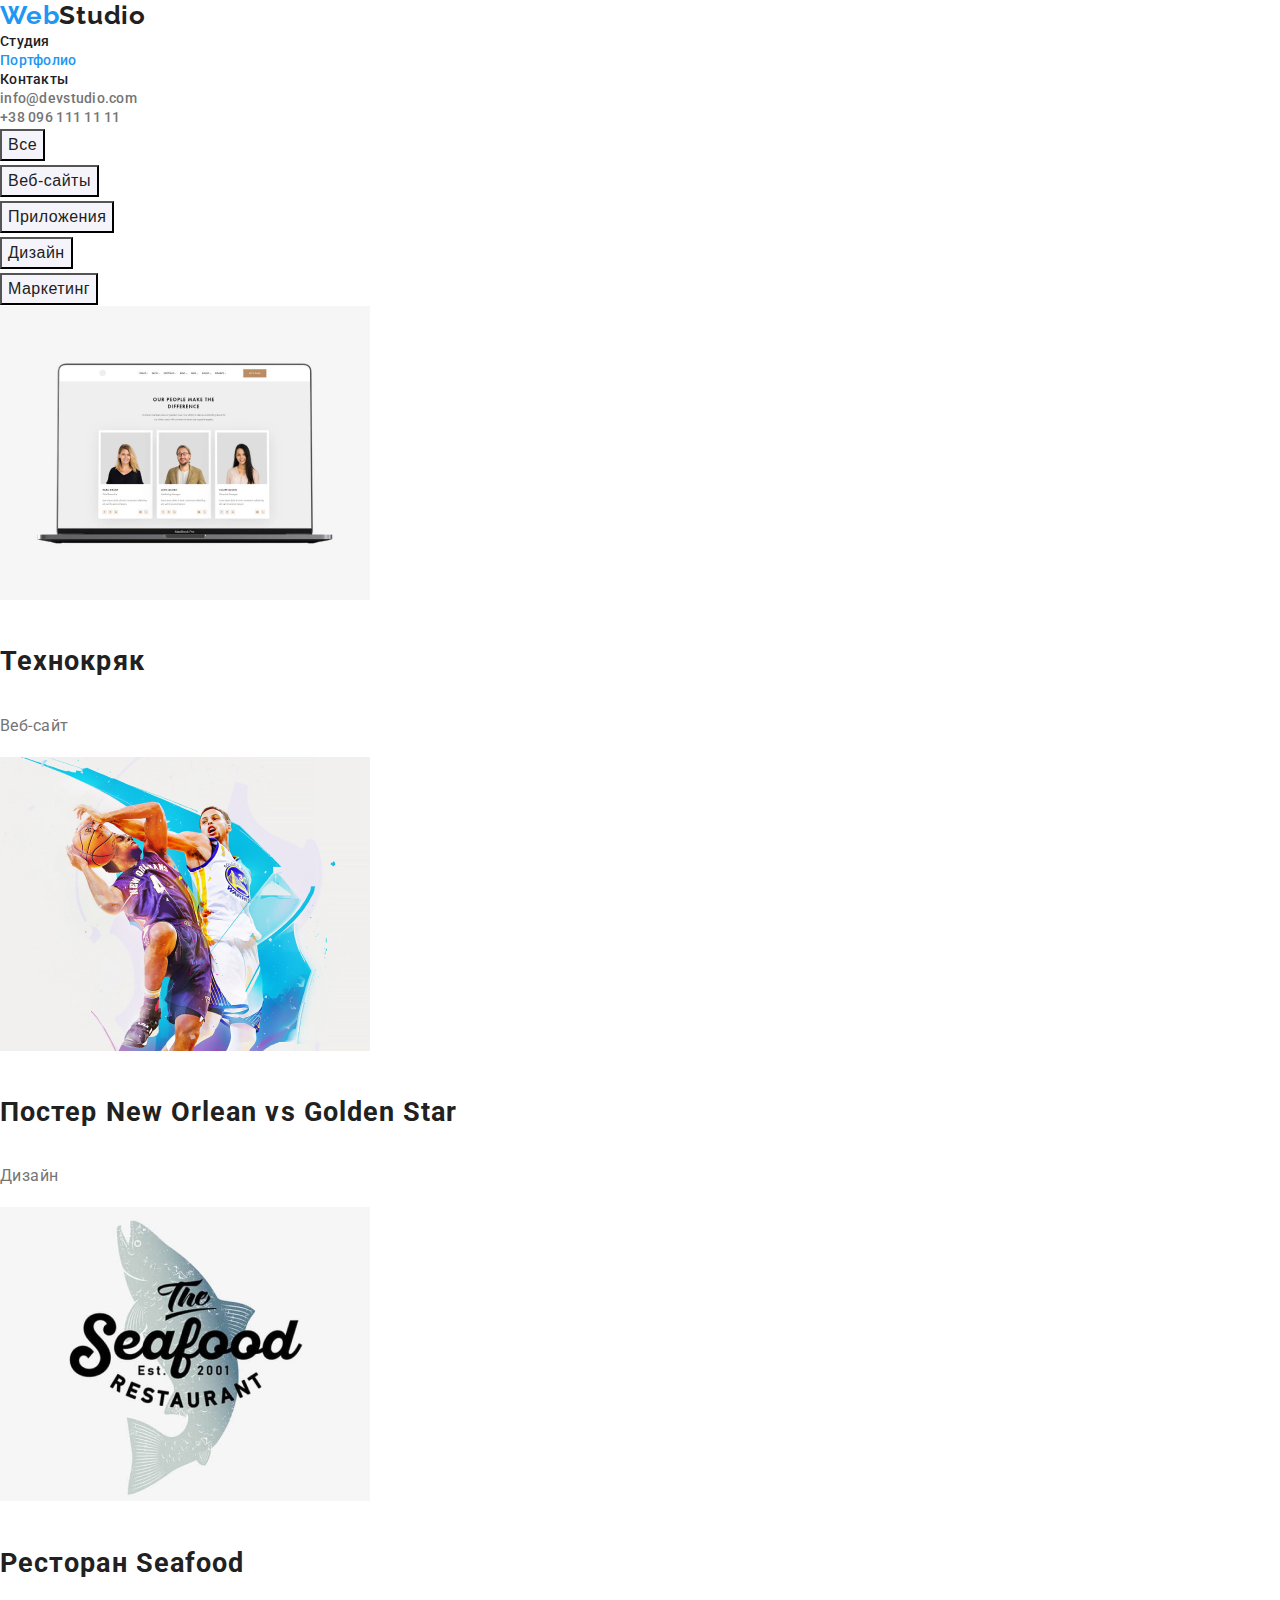
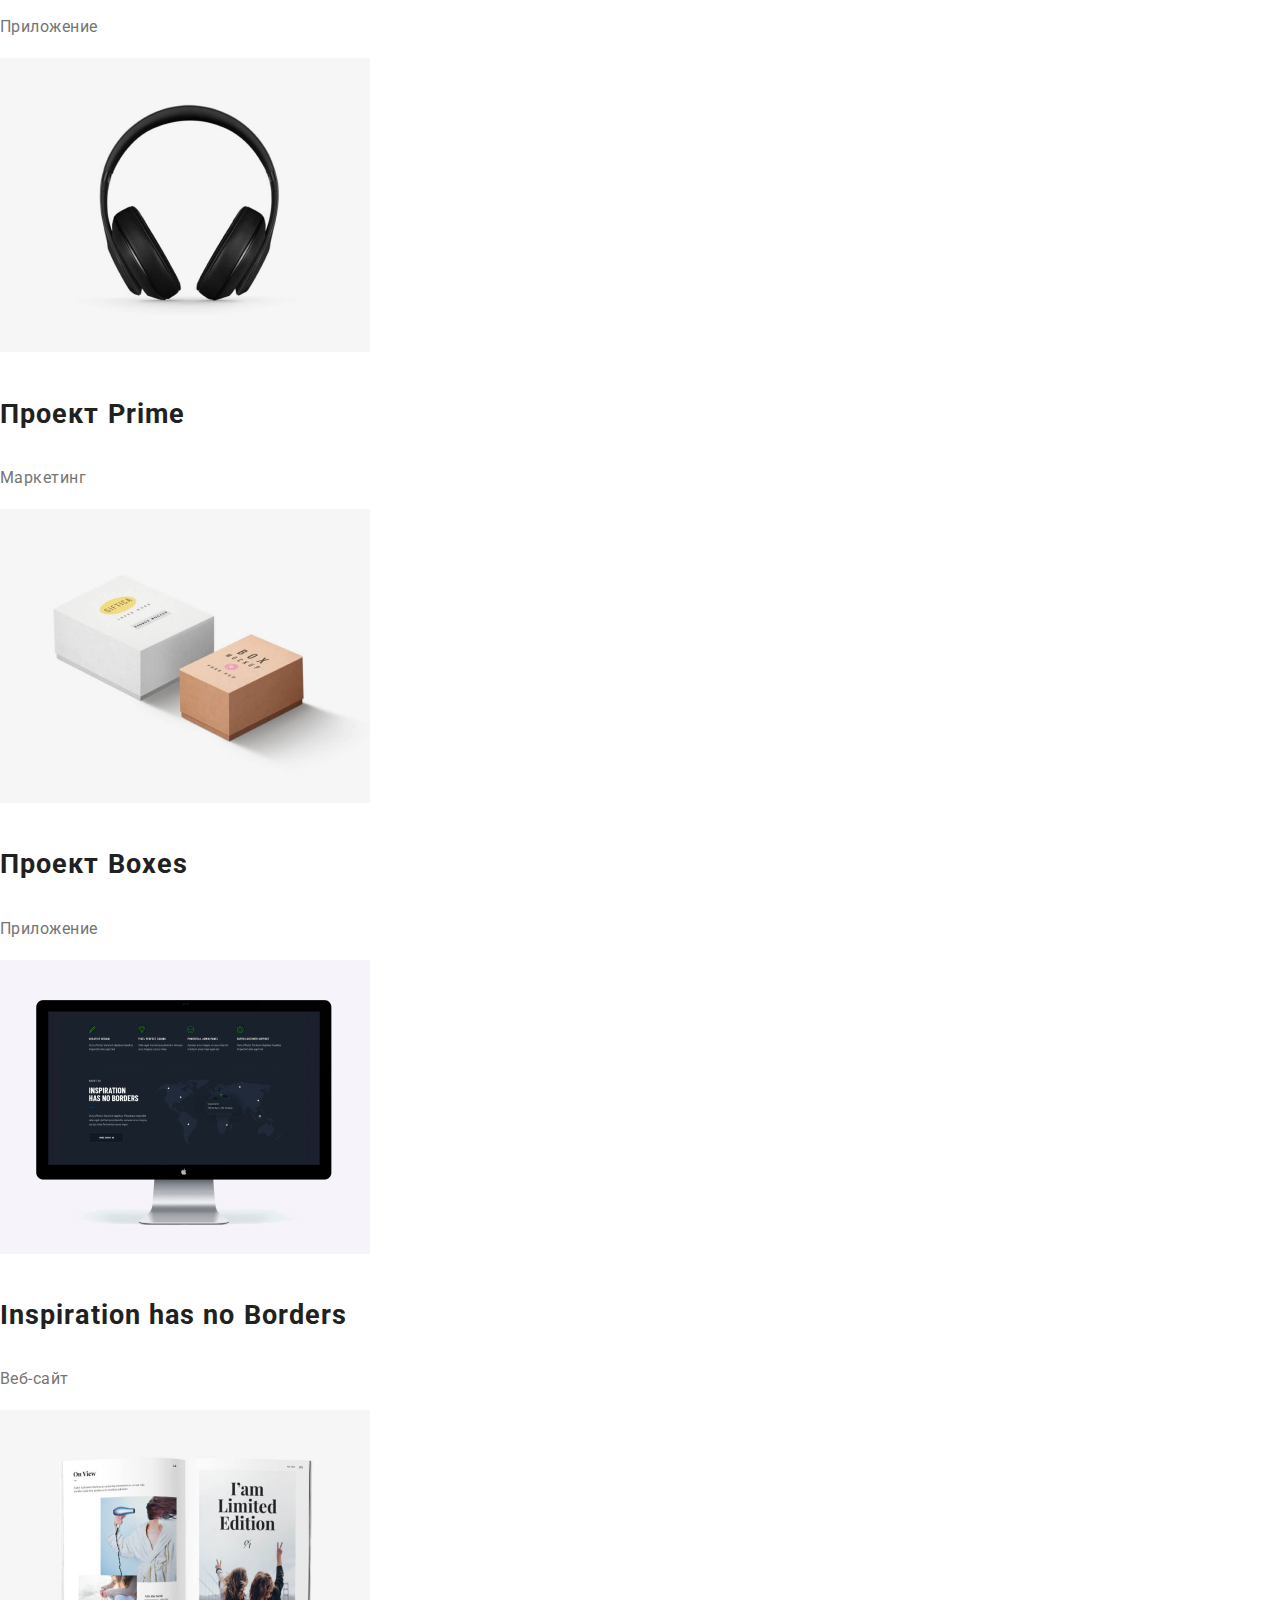
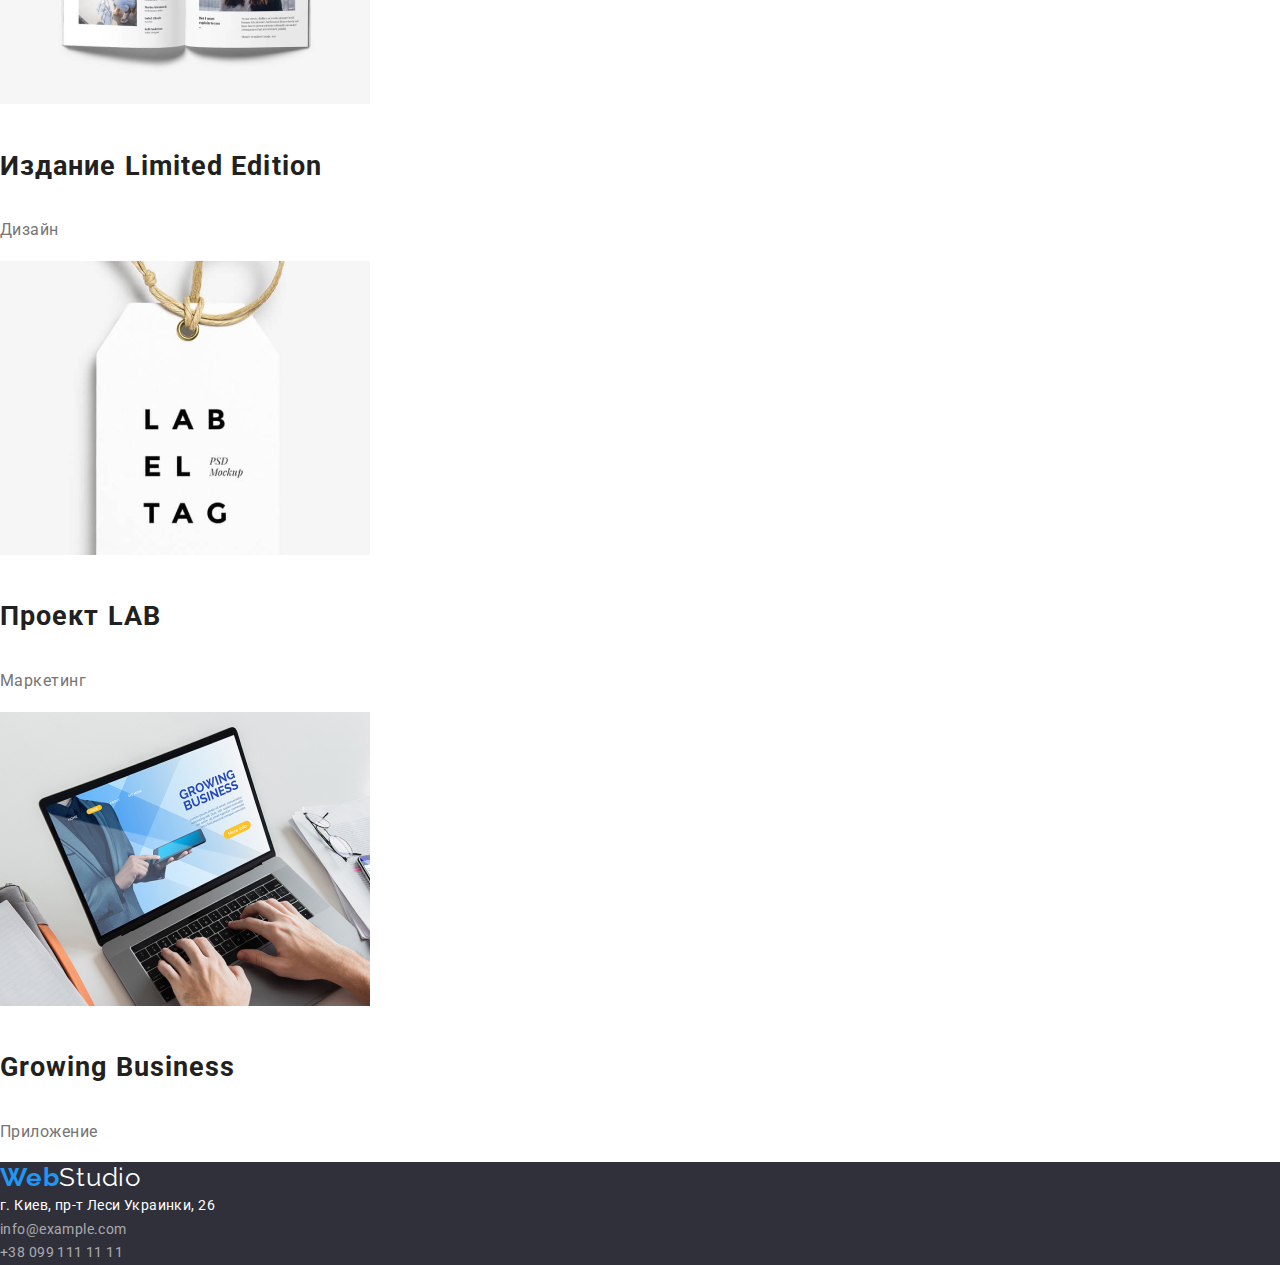
==== portfolio.html @ 2e73d905 "3lesson" ====
<!DOCTYPE html>
<html lang="ru">

<head>
    <meta charset="UTF-8">
    <meta name="viewport" content="width=device-width, initial-scale=1.0">
    <title>goit-markup-hw-02</title>
    <link rel="preconnect" href="https://fonts.gstatic.com">
    <link href="https://fonts.googleapis.com/css2?family=Raleway:wght@700&family=Roboto:wght@400;500;700;900&display=swap" rel="stylesheet">
    <link rel="stylesheet" href="https://cdnjs.cloudflare.com/ajax/libs/modern-normalize/1.0.0/modern-normalize.min.css"
        integrity="sha512-ISS7cAi1PEhQ8jnbJpJZMd29NlhNj4AWYyLOSp2CE/CsHxTCu+r+t0D2yoJudVrd0/8fTVPUVDzY5Tvli75u/g=="
        crossorigin="anonymous" />
    <link rel="stylesheet" href="./css/style.css">
</head>

<body class="body">
    <header class="header">
        <nav>
            <a class="logo-link" href="./index.html"><span class="logo">Web</span><span class="logo-black">Studio</span></a>
            
            <ul class="site-nav list">
                <li><a href="./index.html" class="link">Студия</a></li>
                <li><a href="./portfolio.html" class="link current">Портфолио</a></li>
                <li><a href="" class="link">Контакты</a></li>
            </ul>
            
        </nav>
        <ul class="site-nav-mail"> 
            <li><a class="contact-link" href="mailto:info@devstudio.com">info@devstudio.com</a></li>
            <li><a class="contact-link" href="tel:+380991111111">+38 096 111 11 11</a></li>
        </ul>
        
    </header>
    <main>
        <section class="portfolio">
            <h1 hidden>Портфолио</h1>
            <ul>
                <li><button type="button" class="button-portfolio">Все</button></li>
                <li><button type="button" class="button-portfolio">Веб-сайты</button></li>
                <li><button type="button" class="button-portfolio">Приложения</button></li>
                <li><button type="button" class="button-portfolio">Дизайн</button></li>
                <li><button type="button" class="button-portfolio">Маркетинг</button></li>
            </ul>
            
                <ul>
                    <li>
                        <img src="./pagePortfolio/Tehnoktyak.jpg" alt="Техноряк" width=370 height=294>
                        <h2 class="title-portfolio">Технокряк</h2>
                        <p class="text">Веб-сайт</p>
                    </li>
                    <li>
                        <img src="./pagePortfolio/NewOrlean.jpg" alt="Постер New Orlean vs Golden Star" width=370 height=294>
                        <h2 class="title-portfolio">Постер New Orlean vs Golden Star</h2>
                        <p class="text">Дизайн</p>
                    </li>
                    <li>
                        <img src="./pagePortfolio/RestoranSeafood.jpg" alt="Ресторан Seafood" width=370 height=294>
                        <h2 class="title-portfolio">Ресторан Seafood</h2>
                        <p class="text">Приложение</p>
                    </li>
                    <li>
                        <img src="./pagePortfolio/ProjectPrime.jpg" alt="Проект Prime" width=370 height=294>
                        <h2 class="title-portfolio">Проект Prime</h2>
                        <p class="text">Маркетинг</p>
                    </li>
                    <li>
                        <img src="./pagePortfolio/ProjektBoxes.jpg" alt="Проект Boxes" width=370 height=294>
                        <h2 class="title-portfolio">Проект Boxes</h2>
                        <p class="text">Приложение</p>
                    </li>
                    <li>
                        <img src="./pagePortfolio/InstuctionBorders.jpg" alt="Inspiration has no Borders" width=370 height=294>
                        <h2 class="title-portfolio">Inspiration has no Borders</h2>
                        <p class="text">Веб-сайт</p>
                    </li>
                    <li>
                        <img src="./pagePortfolio/LimitesEdition.jpg" alt="Издание Limited Edition" width=370 height=294>
                        <h2 class="title-portfolio">Издание Limited Edition</h2>
                        <p class="text">Дизайн</p>
                    </li>
                    <li>
                        <img src="./pagePortfolio/ProjectLab.jpg" alt="Проект LAB" width=370 height=294>
                        <h2 class="title-portfolio">Проект LAB</h2>
                        <p class="text">Маркетинг</p>
                    </li>
                    <li>
                        <img src="./pagePortfolio/GrowingBusiness.jpg" alt="Growing Business" width=370 height=294>
                        <h2 class="title-portfolio">Growing Business</h2>
                        <p class="text">Приложение</p>
                    </li>
                </ul>
        </section>

    </main>
  <footer class="footer">
        <a class="logo-link" href="./index.html"><span class="logo">Web</span><span class="logo-footer">Studio</span></a> 
        

        <address>
            <ul>
                <li><a href="https://goo.gl/maps/XajfWDtzmyo4P4pL7" target="blanck" rel="noopener nooreferrer" class="footer-addres">г. Киев, пр-т Леси Украинки, 26</a></li>
                <li><a href="mailto:info@example.com" class="footer-info">info@example.com</a></li>
                <li><a href="tel:+380991111111" class="footer-info">+38 099 111 11 11</a></li>
            </ul>
            
            
        </address>
        <!-- <ul>
            <li><a href="" aria-label="Instagram">Instagram</a></li>
            <li><a href="" aria-label="Facebook">Facebook</a>/li>
            <li><a href="" aria-label="что то еще"></a></li>
        </ul> -->
        

    </footer>



</body>
</html>
---- css/style.css ----
/*цвет основного текста #212121, 100 % */

/* вторичный цвет #757575, 100 % */

/*акцент #2196F3 */
/* белый цвет #FFFFFF */
/* фон для сотрудников #F5F4FA */
/* фон для первой части и для подвала #2F303A */
 
:root {
    --primary-text-color: #212121;
    --title-text-color: #757575;
    --accent-color: #2196F3;
    --white-color: #ffffff;
    --back-color: #2f303a;
    --backgroundcolor-team: #f5f4fa;
    --color-info: rgba(255, 255, 255, 0.6)
}

body {
    
    color: var(--praimary-text-color);
    background-color: var(--white-color);
    font-family: 'Roboto', sans-serif;
    letter-spacing: 0.03em;
    margin: 0;
    padding: 0;
}

ul {
    list-style: none;
    margin: 0;
    padding: 0;
}
a {
    text-decoration: none;
    margin: 0;
    padding: 0;
}
.link{
    text-decoration: none;
}

.hero {
    background-color: var(--back-color);
}
/* logo link */
.logo-link {
    font-family: 'Raleway', sans-serif;
    font-style: normal;
    font-weight: 700;
    font-size: 26px;
    line-height: 1.19;
    letter-spacing: 0.03em;
    color: var(--accent-color);
}
.logo{
    
    color: var(--accent-color);
}
.logo-black{
    
    color: var(--primary-text-color);
}

/* site-nav */
.site-nav .link{
    font-weight: 500;
    font-size: 14px;
    line-height: 1.14;
    letter-spacing: 0.02em;
    color: var(--primary-text-color);
    
} 

.site-nav .link:hover,
.site-nav .link:focus {
    color: var(--accent-color);
}
 .site-nav .link.current{
    color: var(--accent-color);
}
/* site-nav mail */

.contact-link {
    font-weight: 500;
    font-size: 14px;
    line-height: 1.14;
    letter-spacing: 0.02em;
    color: var(--title-text-color);
}

.site-nav-mail .contact-link:hover,
.site-nav-mail .contact-link:focus {
    color: var(--accent-color);
}
/* section hero title */
.hero-title{
    color: var(--white-color);
    background-color: var(--back-color);
    font-weight: 900;
    font-size: 44px;
    line-height: 1.36;
    letter-spacing: 0.06em;
    text-align: center;
    text-transform: uppercase;
}

/* button */
.hero-button {
    font-weight: 700;
    font-size: 16px;
    line-height: 1.87;
    display: flex;
    align-items: center;
    text-align: center;
    letter-spacing: 0.06em;
    cursor: pointer;
    margin: 0 auto;
    color: var(--white-color);
    background-color: var(--accent-color);
}
/* section feature */
.feature-list .title{
    color: var(--primary-text-color);
}
.text{
    font-weight: 400;
    font-size: 14px;
    line-height: 1.71;
    letter-spacing: 0.03em;
    color: var(--title-text-color);
}
.title {
    font-weight: 700;
    font-size: 14px;
    line-height: 1.14;
    letter-spacing: 0.03em;
    text-transform: uppercase;
    color: var(--primary-text-color);
}
/* work-title */
.work-title{
    font-weight: 700;
    font-size: 36px;
    line-height: 1.16;
    text-align: center;
    letter-spacing: 0.03em;
    color: var(--primary-text-color);
}
.work-team{
    background-color: var(--backgroundcolor-team);
}
.name-team{
    font-weight: 500;
    font-size: 16px;
    line-height: 1.18;
    text-align: center;
    letter-spacing: 0.03em;
    color: var(--primary-text-color);
}
.team-profession{
    font-weight: 400;
    font-size: 16px;
    line-height: 1.18;
    text-align: center;
    letter-spacing: 0.03em;
    color: var(--title-text-color);
}
/* about team */
 .team{
    color: var(--primary-text-color);
    background-color: var(--backgroundcolor-team);
} 

/* footer */
.footer{
    background-color: var(--back-color);
}
.logo-footer{
    
    font-family: "Raleway", sans-serif;
    font-weight: 400;
    font-size: 26px;
    line-height: 1.2;
    letter-spacing: 0.03em;
    color: var(--white-color);
}
.footer-addres {
    
    font-style: normal;
    font-weight: 400;
    font-size: 14px;
    line-height: 1.71;
    letter-spacing: 0.03em;
    color: var(--white-color);
}
.footer-info{
    
    font-style: normal;
    font-weight: 400;
    font-size: 14px;
    line-height: 1.71;
    letter-spacing: 0.03em;
    color: var(--color-info);
}

/* page portfolio */
.portfolio {
    font-weight: 700;
    font-size: 18px;
    line-height: 2;
    letter-spacing: 0.06em;
    color: var(--primary-text-color);
}
.portfolio .text {
    font-weight: 400;
    font-size: 16px;
    line-height: 1.87;
    letter-spacing: 0.03em;
    color: var(--title-text-color);
}
.button-portfolio{
    font-weight: 500;
    font-size: 16px;
    line-height: 1.62;
    letter-spacing: 0.03em;
    cursor: pointer;
    color: var(--praimary-text-color);
    background-color: var(--backgroundcolor-team);

}
.button-portfolio:hover,
.button-portfolio:focus {
   color: var(--white-color);
   background-color: var(--accent-color);
   }
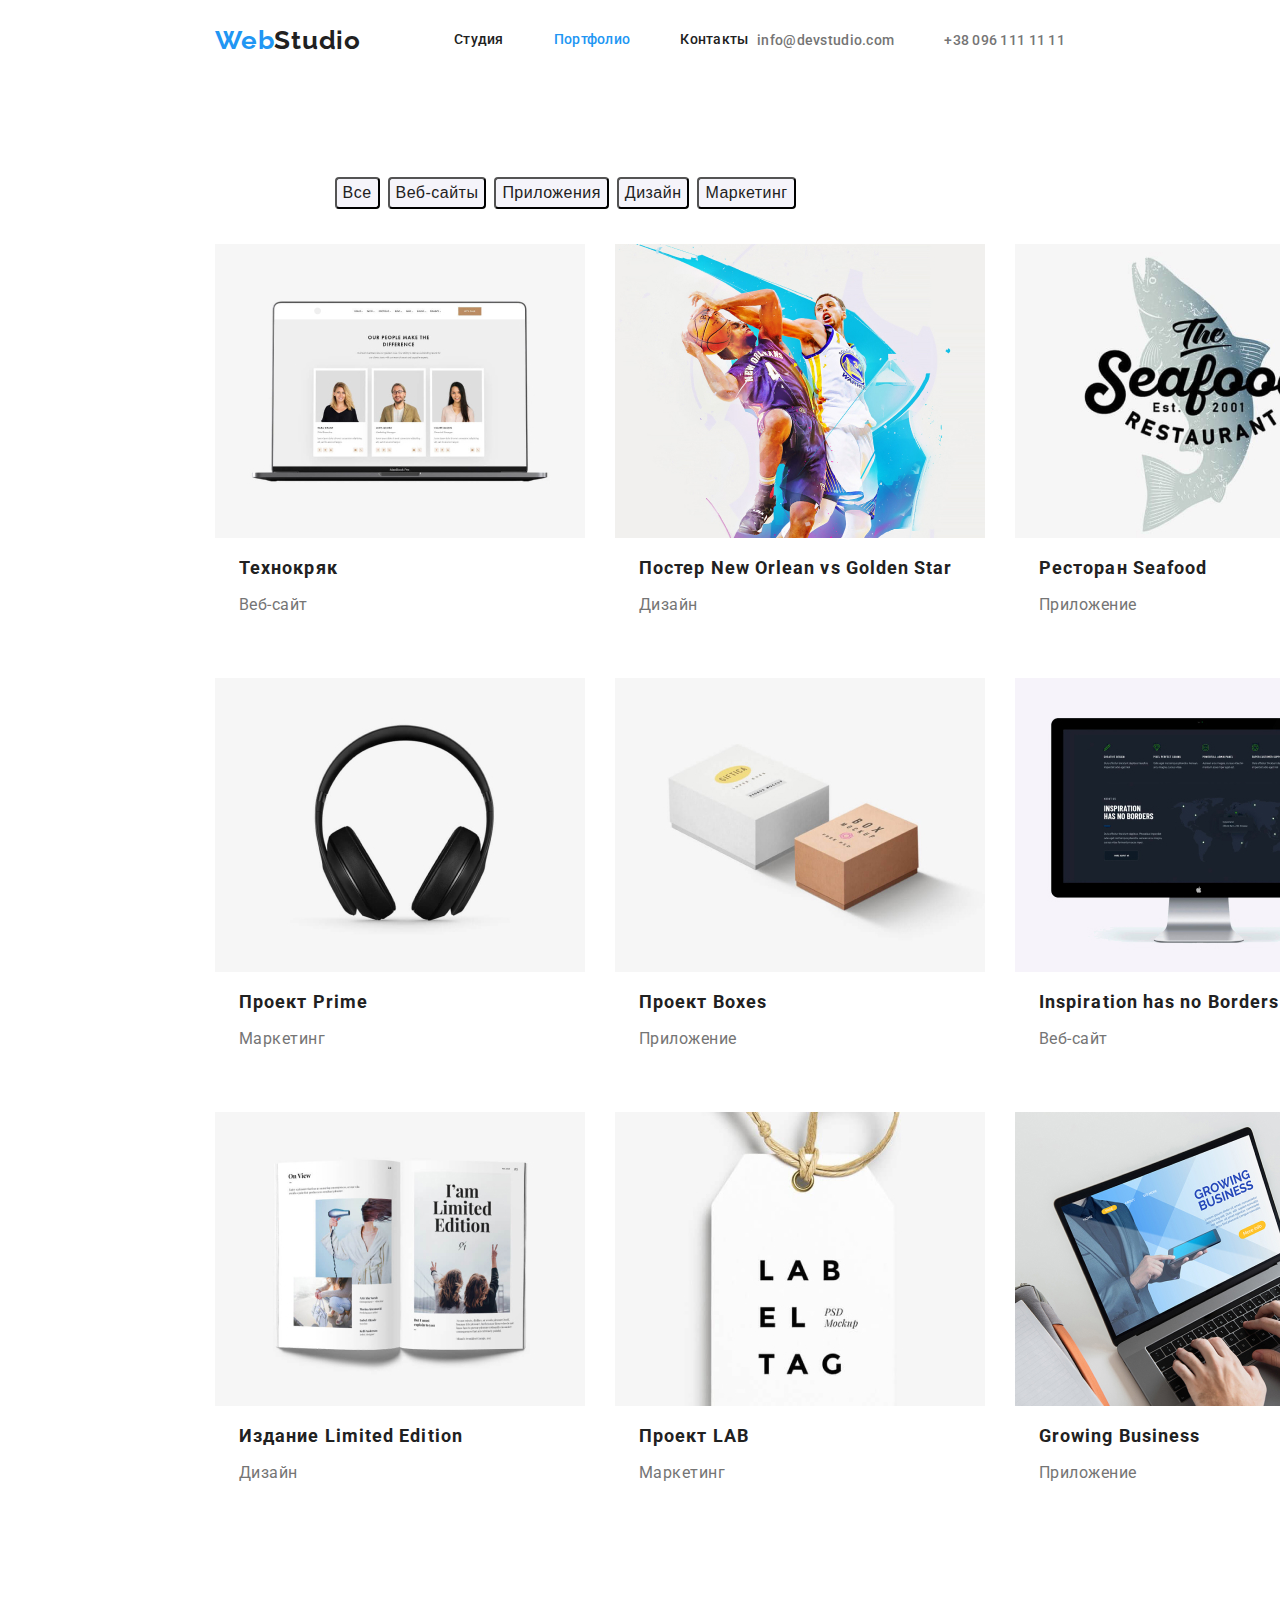
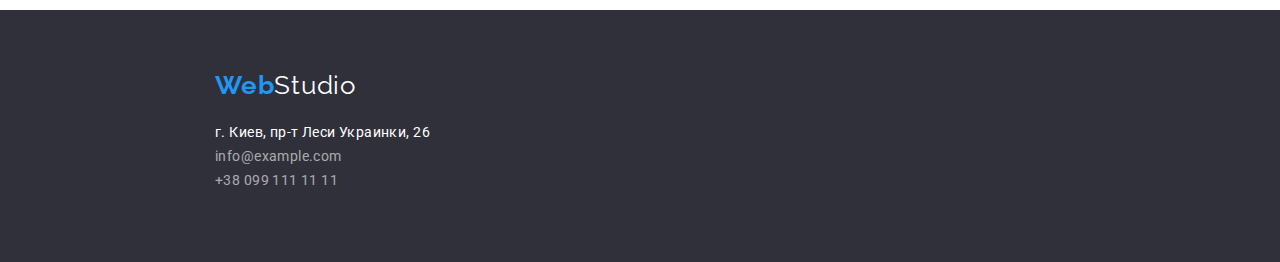
==== commit 2435a97c: "3lesson-1submit" ====
--- a/portfolio.html
+++ b/portfolio.html
@@ -4,7 +4,7 @@
 <head>
     <meta charset="UTF-8">
     <meta name="viewport" content="width=device-width, initial-scale=1.0">
-    <title>goit-markup-hw-02</title>
+    <title>Portfolio</title>
     <link rel="preconnect" href="https://fonts.gstatic.com">
     <link href="https://fonts.googleapis.com/css2?family=Raleway:wght@700&family=Roboto:wght@400;500;700;900&display=swap" rel="stylesheet">
     <link rel="stylesheet" href="https://cdnjs.cloudflare.com/ajax/libs/modern-normalize/1.0.0/modern-normalize.min.css"
@@ -15,75 +15,79 @@
 
 <body class="body">
     <header class="header">
+       <div class="container main-nav">
+        <a class="logo-link" href="./index.html"><span class="logo">Web</span><span class="logo-black">Studio</span></a>    
         <nav>
-            <a class="logo-link" href="./index.html"><span class="logo">Web</span><span class="logo-black">Studio</span></a>
-            
-            <ul class="site-nav list">
-                <li><a href="./index.html" class="link">Студия</a></li>
-                <li><a href="./portfolio.html" class="link current">Портфолио</a></li>
-                <li><a href="" class="link">Контакты</a></li>
-            </ul>
+           <ul class="site-nav list">
+                    <li class="item"><a href="./index.html" class="link">Студия</a></li>
+                    <li class="item"><a href="./portfolio.html" class="link current">Портфолио</a></li>
+                    <li class="item"><a href="" class="link">Контакты</a></li>
+           </ul>
             
         </nav>
         <ul class="site-nav-mail"> 
-            <li><a class="contact-link" href="mailto:info@devstudio.com">info@devstudio.com</a></li>
-            <li><a class="contact-link" href="tel:+380991111111">+38 096 111 11 11</a></li>
+            <li class="item"><a class="contact-link" href="mailto:info@devstudio.com">info@devstudio.com</a></li>
+            <li class="item"><a class="contact-link" href="tel:+380991111111">+38 096 111 11 11</a></li>
         </ul>
+       </div>
         
     </header>
     <main>
         <section class="portfolio">
             <h1 hidden>Портфолио</h1>
-            <ul>
-                <li><button type="button" class="button-portfolio">Все</button></li>
-                <li><button type="button" class="button-portfolio">Веб-сайты</button></li>
-                <li><button type="button" class="button-portfolio">Приложения</button></li>
-                <li><button type="button" class="button-portfolio">Дизайн</button></li>
-                <li><button type="button" class="button-portfolio">Маркетинг</button></li>
-            </ul>
+            <div class="btn-div-portfolio">
+                <ul class="button-ul">
+                    <li class="item"><button type="button" class="button-portfolio">Все</button></li>
+                    <li class="item"><button type="button" class="button-portfolio">Веб-сайты</button></li>
+                    <li class="item"><button type="button" class="button-portfolio">Приложения</button></li>
+                    <li class="item"><button type="button" class="button-portfolio">Дизайн</button></li>
+                    <li class="item"><button type="button" class="button-portfolio">Маркетинг</button></li>
+                </ul>
             
-                <ul>
-                    <li>
+                
+            </div>
+            <ul class="portfolio-ul">
+                    <li class="portfolio-li">
                         <img src="./pagePortfolio/Tehnoktyak.jpg" alt="Техноряк" width=370 height=294>
                         <h2 class="title-portfolio">Технокряк</h2>
                         <p class="text">Веб-сайт</p>
                     </li>
-                    <li>
+                    <li class="portfolio-li">
                         <img src="./pagePortfolio/NewOrlean.jpg" alt="Постер New Orlean vs Golden Star" width=370 height=294>
                         <h2 class="title-portfolio">Постер New Orlean vs Golden Star</h2>
                         <p class="text">Дизайн</p>
                     </li>
-                    <li>
+                    <li class="portfolio-li">
                         <img src="./pagePortfolio/RestoranSeafood.jpg" alt="Ресторан Seafood" width=370 height=294>
                         <h2 class="title-portfolio">Ресторан Seafood</h2>
                         <p class="text">Приложение</p>
                     </li>
-                    <li>
+                    <li class="portfolio-li">
                         <img src="./pagePortfolio/ProjectPrime.jpg" alt="Проект Prime" width=370 height=294>
                         <h2 class="title-portfolio">Проект Prime</h2>
                         <p class="text">Маркетинг</p>
                     </li>
-                    <li>
+                    <li class="portfolio-li">
                         <img src="./pagePortfolio/ProjektBoxes.jpg" alt="Проект Boxes" width=370 height=294>
                         <h2 class="title-portfolio">Проект Boxes</h2>
                         <p class="text">Приложение</p>
                     </li>
-                    <li>
+                    <li class="portfolio-li">
                         <img src="./pagePortfolio/InstuctionBorders.jpg" alt="Inspiration has no Borders" width=370 height=294>
                         <h2 class="title-portfolio">Inspiration has no Borders</h2>
                         <p class="text">Веб-сайт</p>
                     </li>
-                    <li>
+                    <li class="portfolio-li">
                         <img src="./pagePortfolio/LimitesEdition.jpg" alt="Издание Limited Edition" width=370 height=294>
                         <h2 class="title-portfolio">Издание Limited Edition</h2>
                         <p class="text">Дизайн</p>
                     </li>
-                    <li>
+                    <li class="portfolio-li">
                         <img src="./pagePortfolio/ProjectLab.jpg" alt="Проект LAB" width=370 height=294>
                         <h2 class="title-portfolio">Проект LAB</h2>
                         <p class="text">Маркетинг</p>
                     </li>
-                    <li>
+                    <li class="portfolio-li">
                         <img src="./pagePortfolio/GrowingBusiness.jpg" alt="Growing Business" width=370 height=294>
                         <h2 class="title-portfolio">Growing Business</h2>
                         <p class="text">Приложение</p>
@@ -92,12 +96,12 @@
         </section>
 
     </main>
-  <footer class="footer">
-        <a class="logo-link" href="./index.html"><span class="logo">Web</span><span class="logo-footer">Studio</span></a> 
-        
+    <footer class="footer-portfolio">
+        <div class="footer-div">
+            <a class="logo-link" href="./index.html"><span class="logo">Web</span><span class="logo-footer">Studio</span></a> 
 
         <address>
-            <ul>
+            <ul class="address-ul">
                 <li><a href="https://goo.gl/maps/XajfWDtzmyo4P4pL7" target="blanck" rel="noopener nooreferrer" class="footer-addres">г. Киев, пр-т Леси Украинки, 26</a></li>
                 <li><a href="mailto:info@example.com" class="footer-info">info@example.com</a></li>
                 <li><a href="tel:+380991111111" class="footer-info">+38 099 111 11 11</a></li>
@@ -105,6 +109,7 @@
             
             
         </address>
+        </div>
         <!-- <ul>
             <li><a href="" aria-label="Instagram">Instagram</a></li>
             <li><a href="" aria-label="Facebook">Facebook</a>/li>
--- a/css/style.css
+++ b/css/style.css
@@ -17,7 +17,15 @@
     --backgroundcolor-team: #f5f4fa;
     --color-info: rgba(255, 255, 255, 0.6)
 }
-
+h1,
+h2,
+h3,
+h4,
+h5,
+h6,
+p {
+    margin: 0;
+}
 body {
     
     color: var(--praimary-text-color);
@@ -31,8 +39,8 @@
 ul {
     list-style: none;
     margin: 0;
-    padding: 0;
-}
+    padding: 0; 
+} 
 a {
     text-decoration: none;
     margin: 0;
@@ -47,6 +55,7 @@
 }
 /* logo link */
 .logo-link {
+    margin-left: 215px;
     font-family: 'Raleway', sans-serif;
     font-style: normal;
     font-weight: 700;
@@ -64,13 +73,45 @@
     color: var(--primary-text-color);
 }
 
+/* body site */
+.body{
+    max-width: 1600px;
+    max-height: 2349px;
+    margin: auto;
+}
+
+/* block Heder */
+/* .header{
+    display: flex;
+
+}  */
+/* container (flex) */
+.main-nav{
+    display: flex;
+    align-items: center;
+    justify-content: center;
+}
+
 /* site-nav */
+.site-nav{
+    display: flex;
+    margin-left: 93px;
+}
+
+.site-nav .item:not(:last-child){
+    margin-right: 50px;
+}
 .site-nav .link{
+    display: block;
+    padding-top: 32px;
+    padding-bottom: 32px;
+
     font-weight: 500;
     font-size: 14px;
     line-height: 1.14;
     letter-spacing: 0.02em;
     color: var(--primary-text-color);
+    
     
 } 
 
@@ -91,14 +132,30 @@
     color: var(--title-text-color);
 }
 
+.site-nav-mail{
+    display: flex;
+    margin-left: auto;
+}
+.site-nav-mail .item:not(:first-child){
+    margin-left: 50px;
+    margin-right: 215px;
+    
+}
+
 .site-nav-mail .contact-link:hover,
 .site-nav-mail .contact-link:focus {
     color: var(--accent-color);
 }
 /* section hero title */
+.hero {
+    height: 600px;
+    padding-top: 200px;
+}
 .hero-title{
     color: var(--white-color);
-    background-color: var(--back-color);
+    width: 696px;
+    height: 120px;
+    margin: 0 auto;
     font-weight: 900;
     font-size: 44px;
     line-height: 1.36;
@@ -106,8 +163,12 @@
     text-align: center;
     text-transform: uppercase;
 }
+.button-div{
+    margin-top: 30px;
+} 
 
 /* button */
+
 .hero-button {
     font-weight: 700;
     font-size: 16px;
@@ -122,8 +183,40 @@
     background-color: var(--accent-color);
 }
 /* section feature */
+.feature-list{
+    margin-top: 94px;
+}
+.feature-list .item:not(:last-child) {
+    margin-right: 30px;
+}
+.feature-list ul{
+    display: flex;
+    flex-wrap: wrap;
+    margin-left: 215px;
+}
+.feature-list .item {
+    width: 270px;
+    height: 101px;
+}
 .feature-list .title{
-    color: var(--primary-text-color);
+    font-family: Roboto;
+    font-style: normal;
+    font-weight: bold;
+    font-size: 14px;
+    line-height: 16px;
+    letter-spacing: 0.03em;
+    text-transform: uppercase;
+    color: var(--primary-text-color);
+}
+.feature-list .text{
+    margin-top: 10px;
+    font-family: Roboto;
+    font-style: normal;
+    font-weight: normal;
+    font-size: 14px;
+    line-height: 24px;
+    
+    letter-spacing: 0.03em;
 }
 .text{
     font-weight: 400;
@@ -142,6 +235,7 @@
 }
 /* work-title */
 .work-title{
+    padding-top: 94px;
     font-weight: 700;
     font-size: 36px;
     line-height: 1.16;
@@ -149,10 +243,46 @@
     letter-spacing: 0.03em;
     color: var(--primary-text-color);
 }
+.work-list-foto{
+    margin-top: 94px;
+}
+.work-list-foto .item:not(:last-child) {
+    margin-right: 30px;
+}
+ .work-list-foto ul {
+    display: flex;
+    flex-wrap: wrap;
+    margin-left: 215px;
+}
+.work-ul{
+    margin-top: 50px;
+}
+/* description team */
+.team-ul {
+    display: flex;
+    flex-wrap: wrap;
+    margin-left: 215px;
+    margin-top: 50px;
+    
+}
+.team-ul .item{
+    width: 270px;
+    height: 368px;
+    background-color: var(--white-color);
+}
+.team-ul .item:not(:last-child) {
+    margin-right: 30px;
+    
+}
 .work-team{
     background-color: var(--backgroundcolor-team);
-}
+    margin-top: 94px;
+    width: 1600px;
+    height: 648px;
+}
+
 .name-team{
+    margin-top: 30px;
     font-weight: 500;
     font-size: 16px;
     line-height: 1.18;
@@ -161,6 +291,7 @@
     color: var(--primary-text-color);
 }
 .team-profession{
+    margin-top: 10px;
     font-weight: 400;
     font-size: 16px;
     line-height: 1.18;
@@ -176,7 +307,13 @@
 
 /* footer */
 .footer{
+       
     background-color: var(--back-color);
+    height: 252px;
+    width: 1600px;
+}
+.footer-div{
+    padding-top: 60px;
 }
 .logo-footer{
     
@@ -187,8 +324,11 @@
     letter-spacing: 0.03em;
     color: var(--white-color);
 }
+.address-ul{
+    margin-top: 20px;
+}
 .footer-addres {
-    
+    margin-left: 215px;
     font-style: normal;
     font-weight: 400;
     font-size: 14px;
@@ -197,7 +337,8 @@
     color: var(--white-color);
 }
 .footer-info{
-    
+    margin-left: 215px;
+    margin-top: 9px;
     font-style: normal;
     font-weight: 400;
     font-size: 14px;
@@ -208,18 +349,49 @@
 
 /* page portfolio */
 .portfolio {
+    margin-top: 94px;
+    margin-left: 215px;
+    margin-right: 215px;
     font-weight: 700;
     font-size: 18px;
     line-height: 2;
     letter-spacing: 0.06em;
     color: var(--primary-text-color);
 }
+.title-portfolio{
+    margin-left: 24px;
+    font-family: Roboto;
+    font-style: normal;
+    font-weight: bold;
+    font-size: 18px;
+    line-height: 36px;
+    letter-spacing: 0.06em;
+    color: var(--primary-text-color);
+}
 .portfolio .text {
+    margin-left: 24px;
+    margin-top: 4px;
     font-weight: 400;
     font-size: 16px;
     line-height: 1.87;
     letter-spacing: 0.03em;
     color: var(--title-text-color);
+}
+.button-ul{
+    display: flex;
+    flex-wrap: wrap;
+} 
+.btn-div-portfolio{
+    margin: 0 auto;
+    display: flex;
+    flex-wrap: wrap;
+    width: 611px;
+    /* height: 54px; */
+    
+}
+.button-ul .item:not(:last-child) {
+    margin-right: 8px;
+
 }
 .button-portfolio{
     font-weight: 500;
@@ -227,6 +399,7 @@
     line-height: 1.62;
     letter-spacing: 0.03em;
     cursor: pointer;
+    border-radius: 4px;
     color: var(--praimary-text-color);
     background-color: var(--backgroundcolor-team);
 
@@ -237,3 +410,37 @@
    background-color: var(--accent-color);
    }
 
+.portfolio-ul{
+    display: flex;
+    width: 1170px;
+    flex-wrap: wrap;
+    margin-top: 34px;
+    
+}
+
+.portfolio-li {
+    width: 370px;
+    height: 404px;
+    background-color: var(--white-color);
+}
+
+.portfolio-ul .portfolio-li:not(:last-child){
+    margin-right: 30px;
+    margin-bottom: 30px;
+
+}
+
+.portfolio-ul .portfolio-li:nth-child(3n) {
+    margin-right: 0;
+}
+.portfolio-ul .portfolio-li:nth-last-child(-n + 3) {
+    margin-bottom: 0;
+}
+/* fotter portfolio */
+.footer-portfolio {
+    margin-top: 94px;
+
+    background-color: var(--back-color);
+    height: 252px;
+    width: 1600px;
+}
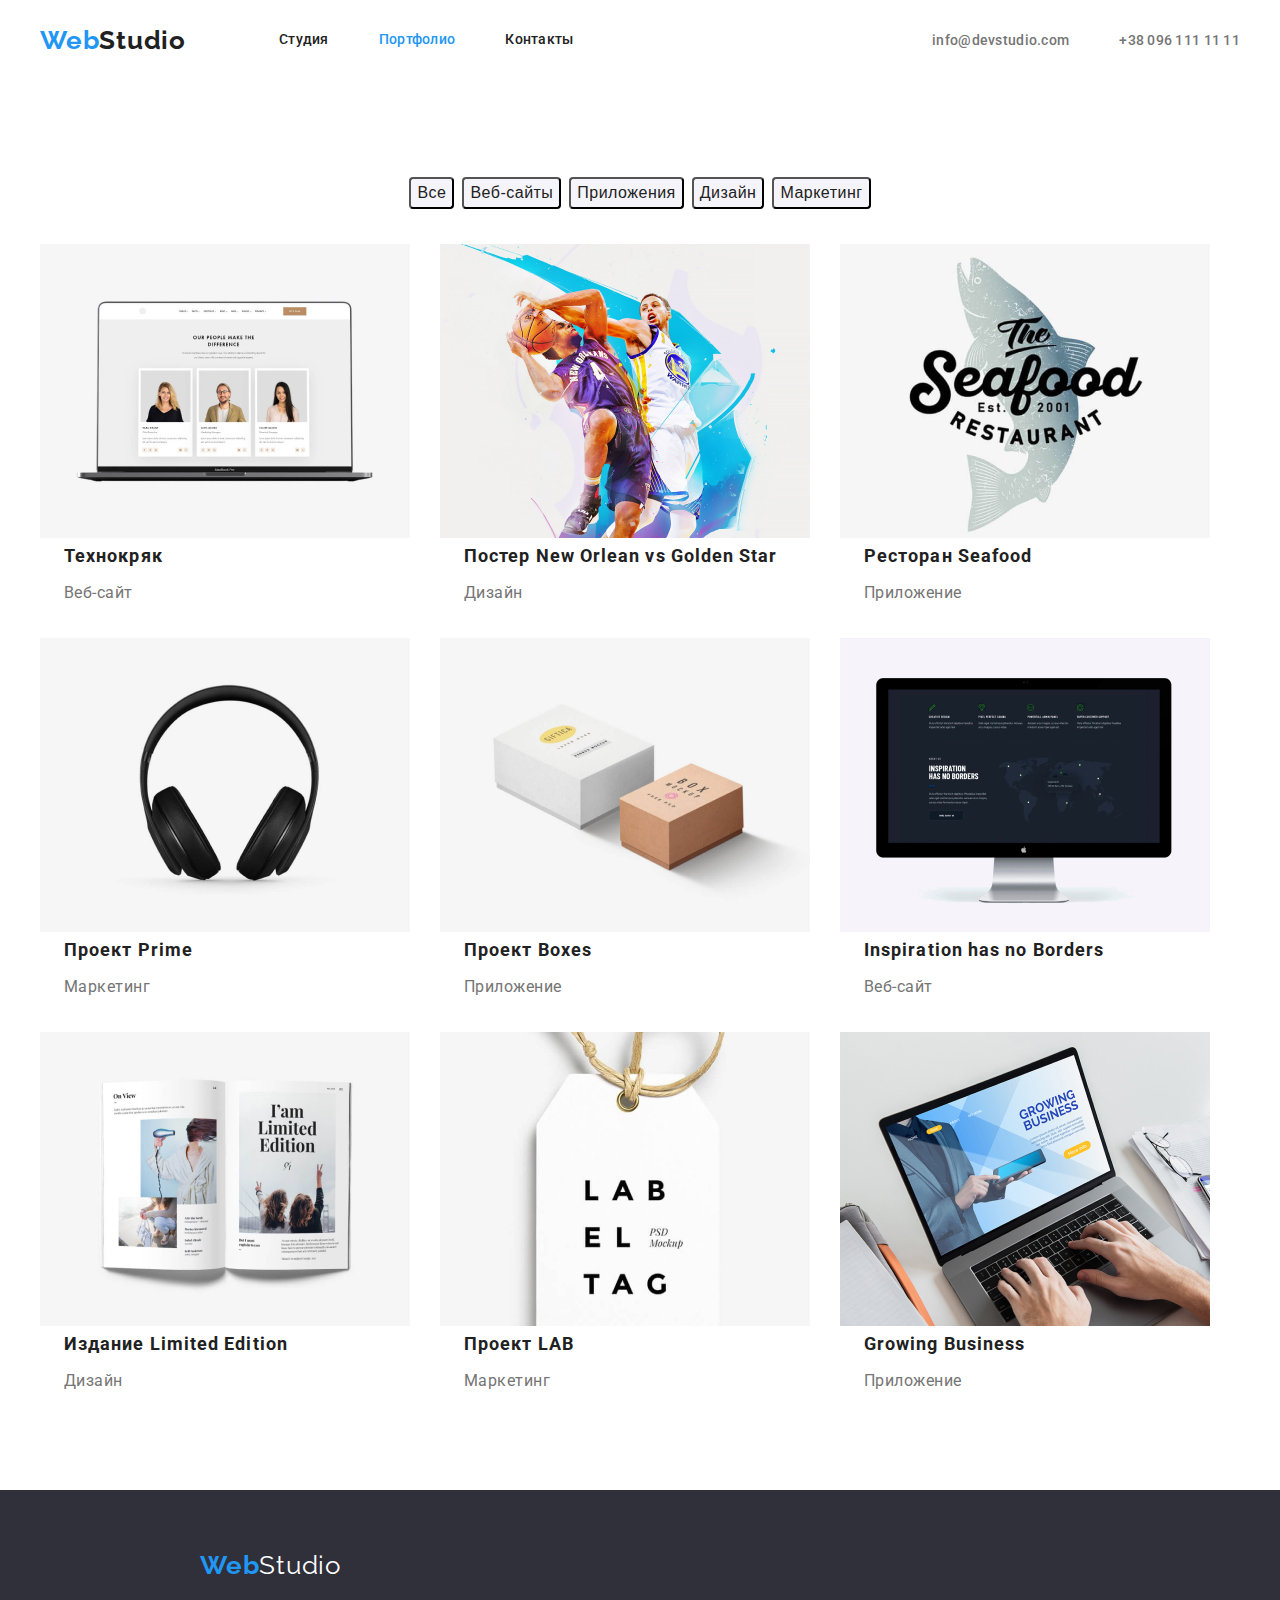
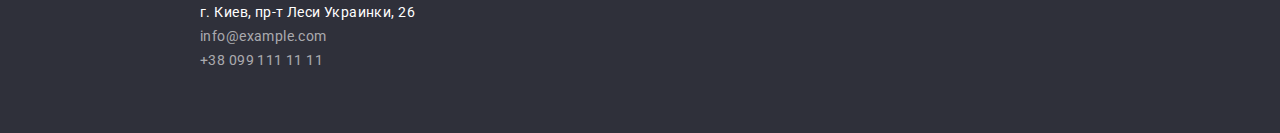
==== commit 405294d3: "3lesson-2submit" ====
--- a/portfolio.html
+++ b/portfolio.html
@@ -32,7 +32,7 @@
        </div>
         
     </header>
-    <main>
+    <main class="main-portfolio">
         <section class="portfolio">
             <h1 hidden>Портфолио</h1>
             <div class="btn-div-portfolio">
@@ -48,47 +48,47 @@
             </div>
             <ul class="portfolio-ul">
                     <li class="portfolio-li">
-                        <img src="./pagePortfolio/Tehnoktyak.jpg" alt="Техноряк" width=370 height=294>
+                        <img class="img-class" src="./pagePortfolio/Tehnoktyak.jpg" alt="Техноряк" width=370 height=294>
                         <h2 class="title-portfolio">Технокряк</h2>
                         <p class="text">Веб-сайт</p>
                     </li>
                     <li class="portfolio-li">
-                        <img src="./pagePortfolio/NewOrlean.jpg" alt="Постер New Orlean vs Golden Star" width=370 height=294>
+                        <img class="img-class" src="./pagePortfolio/NewOrlean.jpg" alt="Постер New Orlean vs Golden Star" width=370 height=294>
                         <h2 class="title-portfolio">Постер New Orlean vs Golden Star</h2>
                         <p class="text">Дизайн</p>
                     </li>
                     <li class="portfolio-li">
-                        <img src="./pagePortfolio/RestoranSeafood.jpg" alt="Ресторан Seafood" width=370 height=294>
+                        <img class="img-class" src="./pagePortfolio/RestoranSeafood.jpg" alt="Ресторан Seafood" width=370 height=294>
                         <h2 class="title-portfolio">Ресторан Seafood</h2>
                         <p class="text">Приложение</p>
                     </li>
                     <li class="portfolio-li">
-                        <img src="./pagePortfolio/ProjectPrime.jpg" alt="Проект Prime" width=370 height=294>
+                        <img class="img-class" src="./pagePortfolio/ProjectPrime.jpg" alt="Проект Prime" width=370 height=294>
                         <h2 class="title-portfolio">Проект Prime</h2>
                         <p class="text">Маркетинг</p>
                     </li>
                     <li class="portfolio-li">
-                        <img src="./pagePortfolio/ProjektBoxes.jpg" alt="Проект Boxes" width=370 height=294>
+                        <img class="img-class" src="./pagePortfolio/ProjektBoxes.jpg" alt="Проект Boxes" width=370 height=294>
                         <h2 class="title-portfolio">Проект Boxes</h2>
                         <p class="text">Приложение</p>
                     </li>
                     <li class="portfolio-li">
-                        <img src="./pagePortfolio/InstuctionBorders.jpg" alt="Inspiration has no Borders" width=370 height=294>
+                        <img class="img-class" src="./pagePortfolio/InstuctionBorders.jpg" alt="Inspiration has no Borders" width=370 height=294>
                         <h2 class="title-portfolio">Inspiration has no Borders</h2>
                         <p class="text">Веб-сайт</p>
                     </li>
                     <li class="portfolio-li">
-                        <img src="./pagePortfolio/LimitesEdition.jpg" alt="Издание Limited Edition" width=370 height=294>
+                        <img class="img-class" src="./pagePortfolio/LimitesEdition.jpg" alt="Издание Limited Edition" width=370 height=294>
                         <h2 class="title-portfolio">Издание Limited Edition</h2>
                         <p class="text">Дизайн</p>
                     </li>
                     <li class="portfolio-li">
-                        <img src="./pagePortfolio/ProjectLab.jpg" alt="Проект LAB" width=370 height=294>
+                        <img class="img-class" src="./pagePortfolio/ProjectLab.jpg" alt="Проект LAB" width=370 height=294>
                         <h2 class="title-portfolio">Проект LAB</h2>
                         <p class="text">Маркетинг</p>
                     </li>
                     <li class="portfolio-li">
-                        <img src="./pagePortfolio/GrowingBusiness.jpg" alt="Growing Business" width=370 height=294>
+                        <img class="img-class" src="./pagePortfolio/GrowingBusiness.jpg" alt="Growing Business" width=370 height=294>
                         <h2 class="title-portfolio">Growing Business</h2>
                         <p class="text">Приложение</p>
                     </li>
@@ -96,7 +96,7 @@
         </section>
 
     </main>
-    <footer class="footer-portfolio">
+    <footer class="footer">
         <div class="footer-div">
             <a class="logo-link" href="./index.html"><span class="logo">Web</span><span class="logo-footer">Studio</span></a> 
 
--- a/css/style.css
+++ b/css/style.css
@@ -52,10 +52,12 @@
 
 .hero {
     background-color: var(--back-color);
+    padding-top: 200px;
+    padding-bottom: 280px;
 }
 /* logo link */
 .logo-link {
-    margin-left: 215px;
+
     font-family: 'Raleway', sans-serif;
     font-style: normal;
     font-weight: 700;
@@ -76,7 +78,7 @@
 /* body site */
 .body{
     max-width: 1600px;
-    max-height: 2349px;
+    max-height: 2349px; 
     margin: auto;
 }
 
@@ -90,6 +92,10 @@
     display: flex;
     align-items: center;
     justify-content: center;
+    width: 1200px;
+    padding-left: 15px;
+    padding-right: 15px;
+    margin: 0 auto;
 }
 
 /* site-nav */
@@ -125,6 +131,8 @@
 /* site-nav mail */
 
 .contact-link {
+    padding-top: 32px;
+    padding-bottom: 32px;
     font-weight: 500;
     font-size: 14px;
     line-height: 1.14;
@@ -137,8 +145,8 @@
     margin-left: auto;
 }
 .site-nav-mail .item:not(:first-child){
+  
     margin-left: 50px;
-    margin-right: 215px;
     
 }
 
@@ -147,14 +155,16 @@
     color: var(--accent-color);
 }
 /* section hero title */
-.hero {
-    height: 600px;
-    padding-top: 200px;
+.hero-div{
+    padding-left: 15px;
+    padding-right: 15px;
+    margin: 0 auto;
+    width: 1200px;
 }
 .hero-title{
     color: var(--white-color);
     width: 696px;
-    height: 120px;
+    
     margin: 0 auto;
     font-weight: 900;
     font-size: 44px;
@@ -166,6 +176,10 @@
 .button-div{
     margin-top: 30px;
 } 
+/* class IMG */
+.img-class{
+    display: block;
+}
 
 /* button */
 
@@ -184,7 +198,8 @@
 }
 /* section feature */
 .feature-list{
-    margin-top: 94px;
+    padding-top: 94px;
+    
 }
 .feature-list .item:not(:last-child) {
     margin-right: 30px;
@@ -192,11 +207,14 @@
 .feature-list ul{
     display: flex;
     flex-wrap: wrap;
-    margin-left: 215px;
-}
-.feature-list .item {
+    padding-left: 15px;
+    padding-right: 15px;
+    margin: 0 auto;
+    width: 1200px;
+}
+    .feature-list .item {
     width: 270px;
-    height: 101px;
+   
 }
 .feature-list .title{
     font-family: Roboto;
@@ -235,7 +253,7 @@
 }
 /* work-title */
 .work-title{
-    padding-top: 94px;
+    
     font-weight: 700;
     font-size: 36px;
     line-height: 1.16;
@@ -244,30 +262,40 @@
     color: var(--primary-text-color);
 }
 .work-list-foto{
-    margin-top: 94px;
+    padding-top: 94px;
+    padding-bottom: 94px;
 }
 .work-list-foto .item:not(:last-child) {
     margin-right: 30px;
+    display: block;
 }
  .work-list-foto ul {
     display: flex;
     flex-wrap: wrap;
-    margin-left: 215px;
+    padding-left: 15px;
+    padding-right: 15px;
+    margin: 0 auto;
+    width: 1200px;
 }
 .work-ul{
     margin-top: 50px;
 }
 /* description team */
+.taem-div{
+    width: 1200px;
+    padding-left: 15px;
+    padding-right: 15px;
+    margin: 0 auto;
+}
 .team-ul {
     display: flex;
     flex-wrap: wrap;
-    margin-left: 215px;
-    margin-top: 50px;
+    padding-top: 50px;
     
 }
 .team-ul .item{
     width: 270px;
-    height: 368px;
+    display: block;
     background-color: var(--white-color);
 }
 .team-ul .item:not(:last-child) {
@@ -276,9 +304,10 @@
 }
 .work-team{
     background-color: var(--backgroundcolor-team);
-    margin-top: 94px;
+    padding-top: 94px;
+    padding-bottom: 94px;
     width: 1600px;
-    height: 648px;
+    /* height: 648px; */
 }
 
 .name-team{
@@ -309,11 +338,17 @@
 .footer{
        
     background-color: var(--back-color);
-    height: 252px;
+    
     width: 1600px;
 }
 .footer-div{
+    margin: 0 auto;
+    width: 1200px;
+    padding-left: 15px;
+    padding-right: 15px;
     padding-top: 60px;
+    padding-bottom: 60px;
+    
 }
 .logo-footer{
     
@@ -325,10 +360,9 @@
     color: var(--white-color);
 }
 .address-ul{
-    margin-top: 20px;
+    padding-top: 20px;
 }
 .footer-addres {
-    margin-left: 215px;
     font-style: normal;
     font-weight: 400;
     font-size: 14px;
@@ -337,7 +371,6 @@
     color: var(--white-color);
 }
 .footer-info{
-    margin-left: 215px;
     margin-top: 9px;
     font-style: normal;
     font-weight: 400;
@@ -345,13 +378,19 @@
     line-height: 1.71;
     letter-spacing: 0.03em;
     color: var(--color-info);
+}
+/* main portfolio */
+.main-portfolio{
+    padding-left: 15px;
+    padding-right: 15px;
+    margin: 0 auto;
+    width: 1200px;
 }
 
 /* page portfolio */
 .portfolio {
-    margin-top: 94px;
-    margin-left: 215px;
-    margin-right: 215px;
+    padding-top: 94px;
+    padding-bottom: 94px;
     font-weight: 700;
     font-size: 18px;
     line-height: 2;
@@ -380,15 +419,15 @@
 .button-ul{
     display: flex;
     flex-wrap: wrap;
+    margin: 0 auto;
 } 
 .btn-div-portfolio{
-    margin: 0 auto;
-    display: flex;
-    flex-wrap: wrap;
-    width: 611px;
-    /* height: 54px; */
-    
-}
+    
+    display: flex;
+    flex-wrap: wrap;
+        
+}
+
 .button-ul .item:not(:last-child) {
     margin-right: 8px;
 
@@ -411,6 +450,7 @@
    }
 
 .portfolio-ul{
+    
     display: flex;
     width: 1170px;
     flex-wrap: wrap;
@@ -420,7 +460,7 @@
 
 .portfolio-li {
     width: 370px;
-    height: 404px;
+    /* height: 404px; */
     background-color: var(--white-color);
 }
 
@@ -436,11 +476,3 @@
 .portfolio-ul .portfolio-li:nth-last-child(-n + 3) {
     margin-bottom: 0;
 }
-/* fotter portfolio */
-.footer-portfolio {
-    margin-top: 94px;
-
-    background-color: var(--back-color);
-    height: 252px;
-    width: 1600px;
-}
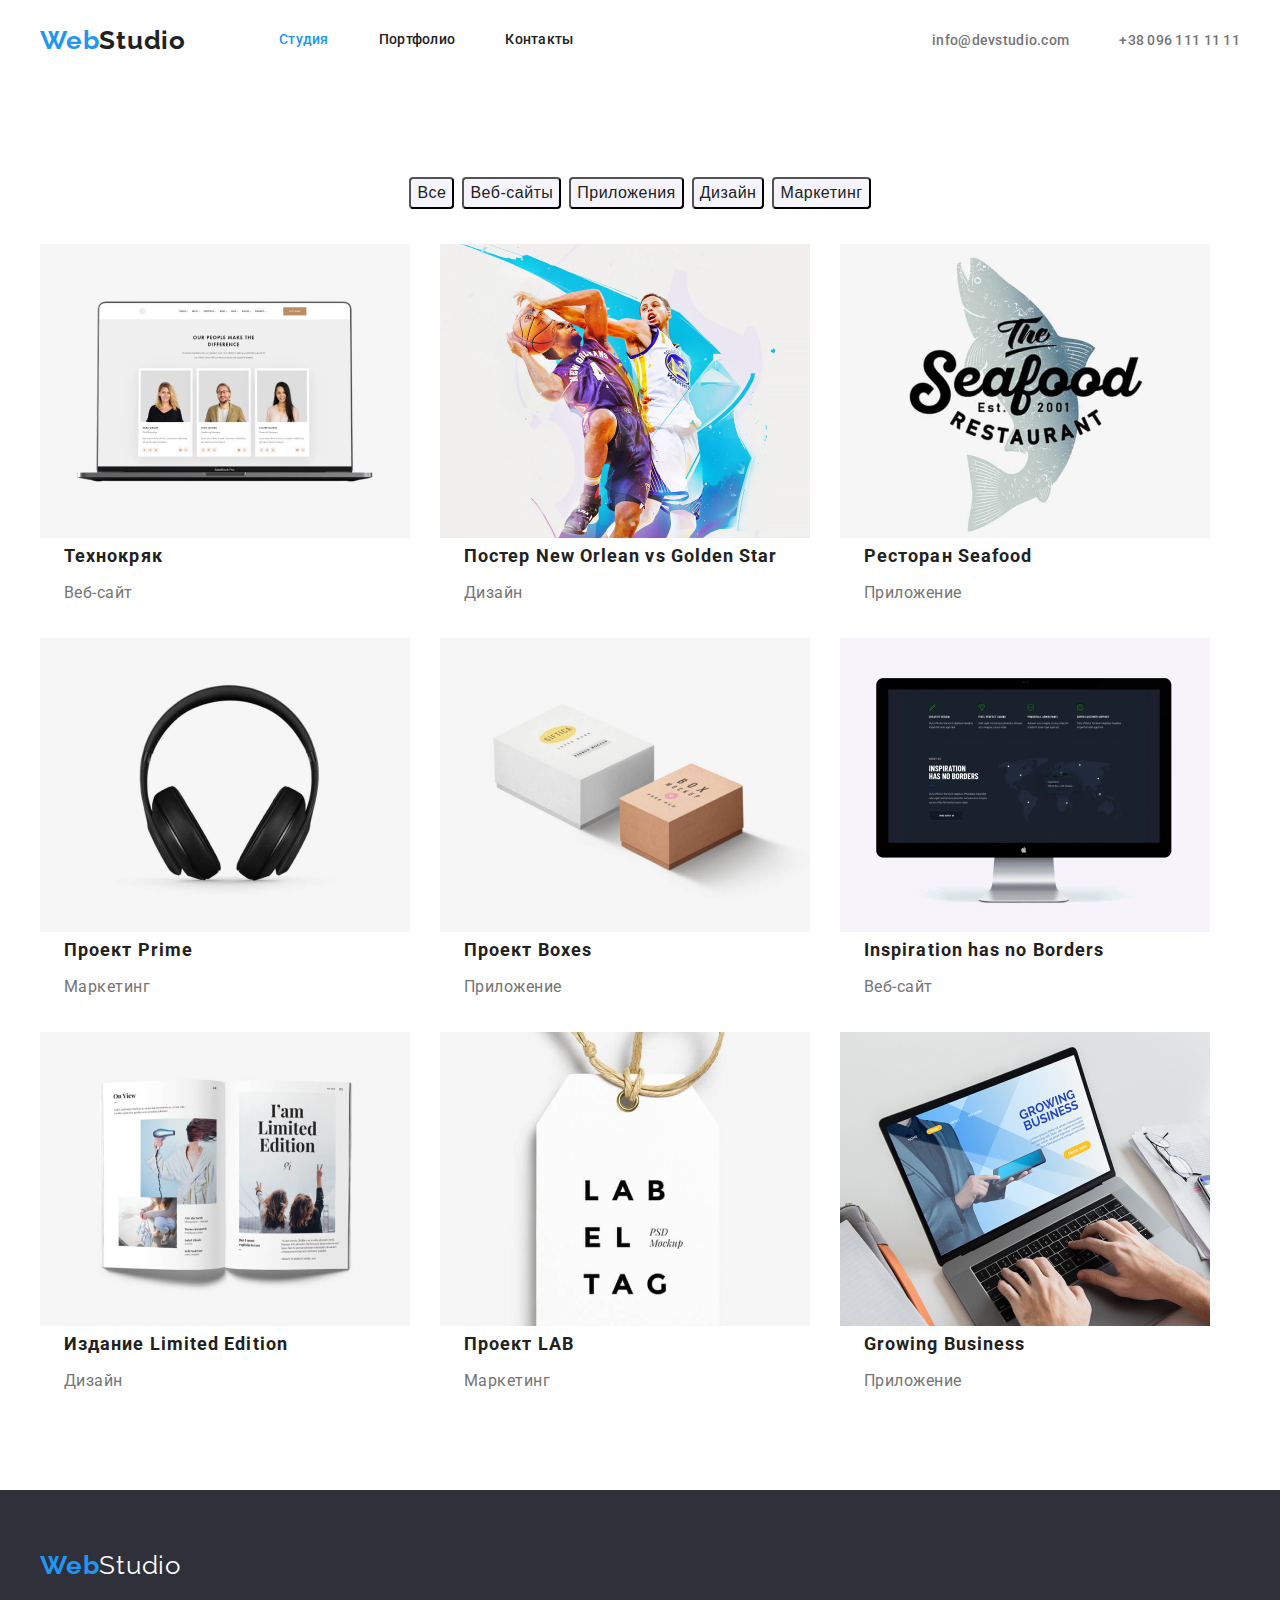
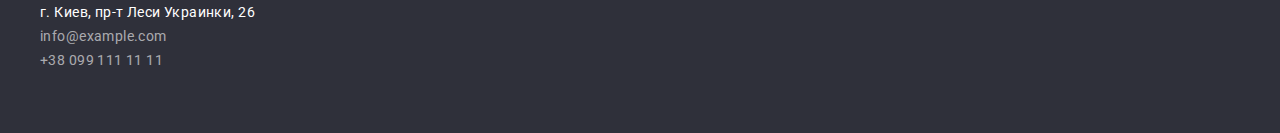
==== commit 4b9f3bd2: "padding" ====
--- a/portfolio.html
+++ b/portfolio.html
@@ -19,8 +19,8 @@
         <a class="logo-link" href="./index.html"><span class="logo">Web</span><span class="logo-black">Studio</span></a>    
         <nav>
            <ul class="site-nav list">
-                    <li class="item"><a href="./index.html" class="link">Студия</a></li>
-                    <li class="item"><a href="./portfolio.html" class="link current">Портфолио</a></li>
+                    <li class="item"><a href="./index.html" class="link current">Студия</a></li>
+                    <li class="item"><a href="./portfolio.html" class="link">Портфолио</a></li>
                     <li class="item"><a href="" class="link">Контакты</a></li>
            </ul>
             
@@ -98,17 +98,19 @@
     </main>
     <footer class="footer">
         <div class="footer-div">
-            <a class="logo-link" href="./index.html"><span class="logo">Web</span><span class="logo-footer">Studio</span></a> 
+            <div class="footer-link-div">
+                <a class="logo-link" href="./index.html"><span class="logo">Web</span><span class="logo-footer">Studio</span></a> 
 
-        <address>
-            <ul class="address-ul">
-                <li><a href="https://goo.gl/maps/XajfWDtzmyo4P4pL7" target="blanck" rel="noopener nooreferrer" class="footer-addres">г. Киев, пр-т Леси Украинки, 26</a></li>
-                <li><a href="mailto:info@example.com" class="footer-info">info@example.com</a></li>
-                <li><a href="tel:+380991111111" class="footer-info">+38 099 111 11 11</a></li>
-            </ul>
+                <address>
+                    <ul class="address-ul">
+                        <li><a href="https://goo.gl/maps/XajfWDtzmyo4P4pL7" target="blanck" rel="noopener nooreferrer" class="footer-addres">г. Киев, пр-т Леси Украинки, 26</a></li>
+                        <li><a href="mailto:info@example.com" class="footer-info">info@example.com</a></li>
+                        <li><a href="tel:+380991111111" class="footer-info">+38 099 111 11 11</a></li>
+                    </ul>
             
             
-        </address>
+                </address>
+            </div>
         </div>
         <!-- <ul>
             <li><a href="" aria-label="Instagram">Instagram</a></li>
--- a/css/style.css
+++ b/css/style.css
@@ -51,9 +51,15 @@
 }
 
 .hero {
-    background-color: var(--back-color);
-    padding-top: 200px;
+    display: flex;
+    justify-content: center;
+    align-items: center;
+}
+.main-hero{
+    width: 1600px;
+    padding-top:200px;
     padding-bottom: 280px;
+    background-color: var(--back-color)
 }
 /* logo link */
 .logo-link {
@@ -77,9 +83,8 @@
 
 /* body site */
 .body{
-    max-width: 1600px;
-    max-height: 2349px; 
-    margin: auto;
+    
+    margin: 0 auto;
 }
 
 /* block Heder */
@@ -174,7 +179,7 @@
     text-transform: uppercase;
 }
 .button-div{
-    margin-top: 30px;
+    padding-top: 30px;
 } 
 /* class IMG */
 .img-class{
@@ -199,6 +204,7 @@
 /* section feature */
 .feature-list{
     padding-top: 94px;
+    padding-bottom: 94px;
     
 }
 .feature-list .item:not(:last-child) {
@@ -211,8 +217,11 @@
     padding-right: 15px;
     margin: 0 auto;
     width: 1200px;
-}
-    .feature-list .item {
+    justify-content: center;
+    align-items: center;
+    
+}
+.feature-list .item {
     width: 270px;
    
 }
@@ -269,29 +278,35 @@
     margin-right: 30px;
     display: block;
 }
- .work-list-foto ul {
-    display: flex;
-    flex-wrap: wrap;
-    padding-left: 15px;
-    padding-right: 15px;
-    margin: 0 auto;
-    width: 1200px;
-}
-.work-ul{
-    margin-top: 50px;
-}
+ .work-list-foto .work-ul {
+    display: flex;
+    flex-wrap: wrap;
+    padding-left: 15px;
+    padding-right: 15px;
+    margin: 0 auto;
+    width: 1200px;
+    padding-top: 50px;
+}
+/* .work-ul{
+    
+} */
 /* description team */
 .taem-div{
-    width: 1200px;
-    padding-left: 15px;
-    padding-right: 15px;
+    width: 1600px;
+    background-color: var(--backgroundcolor-team);
+    padding-top: 94px;
+    padding-bottom: 94px;
     margin: 0 auto;
 }
 .team-ul {
+    width: 1200px;
+    padding-left: 15px;
+    padding-right: 15px;
     display: flex;
     flex-wrap: wrap;
     padding-top: 50px;
-    
+    justify-content: center;
+    margin: 0 auto;
 }
 .team-ul .item{
     width: 270px;
@@ -300,14 +315,11 @@
 }
 .team-ul .item:not(:last-child) {
     margin-right: 30px;
-    
+    padding-bottom: 30px;
 }
 .work-team{
-    background-color: var(--backgroundcolor-team);
     padding-top: 94px;
-    padding-bottom: 94px;
-    width: 1600px;
-    /* height: 648px; */
+    
 }
 
 .name-team{
@@ -337,18 +349,20 @@
 /* footer */
 .footer{
        
-    background-color: var(--back-color);
-    
+    justify-content: center;
+    display: flex;
+}
+.footer-div{
     width: 1600px;
-}
-.footer-div{
-    margin: 0 auto;
-    width: 1200px;
-    padding-left: 15px;
-    padding-right: 15px;
     padding-top: 60px;
     padding-bottom: 60px;
-    
+    background-color: var(--back-color);
+}
+.footer-link-div{
+    width: 1200px;
+    padding-left: 15px;
+    padding-right: 15px;
+    margin: 0 auto;
 }
 .logo-footer{
     
@@ -460,7 +474,7 @@
 
 .portfolio-li {
     width: 370px;
-    /* height: 404px; */
+    
     background-color: var(--white-color);
 }
 
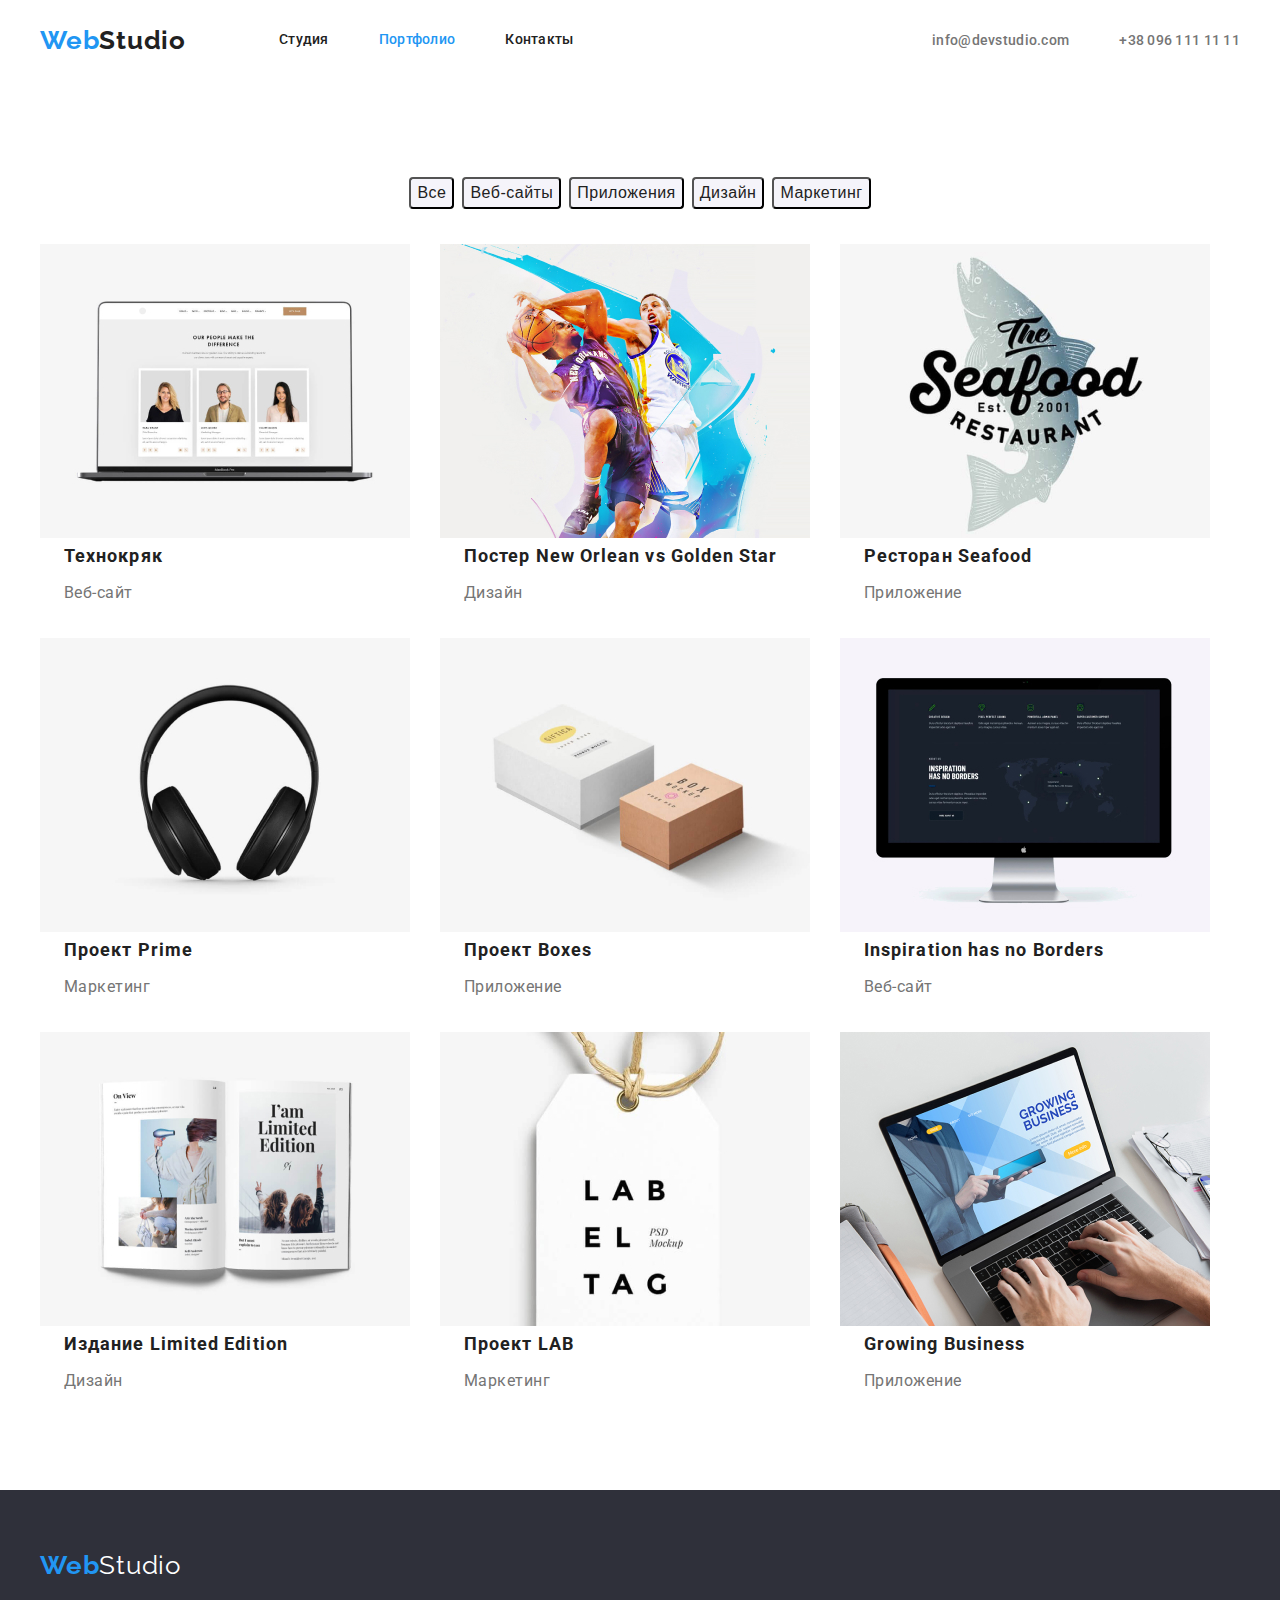
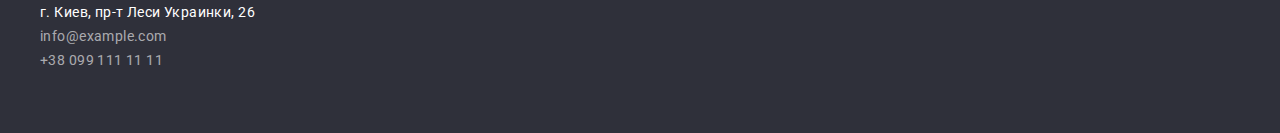
==== commit 369d6354: "padding1" ====
--- a/portfolio.html
+++ b/portfolio.html
@@ -19,8 +19,8 @@
         <a class="logo-link" href="./index.html"><span class="logo">Web</span><span class="logo-black">Studio</span></a>    
         <nav>
            <ul class="site-nav list">
-                    <li class="item"><a href="./index.html" class="link current">Студия</a></li>
-                    <li class="item"><a href="./portfolio.html" class="link">Портфолио</a></li>
+                    <li class="item"><a href="./index.html" class="link">Студия</a></li>
+                    <li class="item"><a href="./portfolio.html" class="link current">Портфолио</a></li>
                     <li class="item"><a href="" class="link">Контакты</a></li>
            </ul>
             
--- a/css/style.css
+++ b/css/style.css
@@ -319,7 +319,7 @@
 }
 .work-team{
     padding-top: 94px;
-    
+
 }
 
 .name-team{
@@ -395,16 +395,17 @@
 }
 /* main portfolio */
 .main-portfolio{
-    padding-left: 15px;
-    padding-right: 15px;
-    margin: 0 auto;
-    width: 1200px;
+    padding-top: 94px;
+    padding-bottom: 94px;
 }
 
 /* page portfolio */
 .portfolio {
-    padding-top: 94px;
-    padding-bottom: 94px;
+    padding-left: 15px;
+    padding-right: 15px;
+    margin: 0 auto;
+    width: 1200px;
+    
     font-weight: 700;
     font-size: 18px;
     line-height: 2;
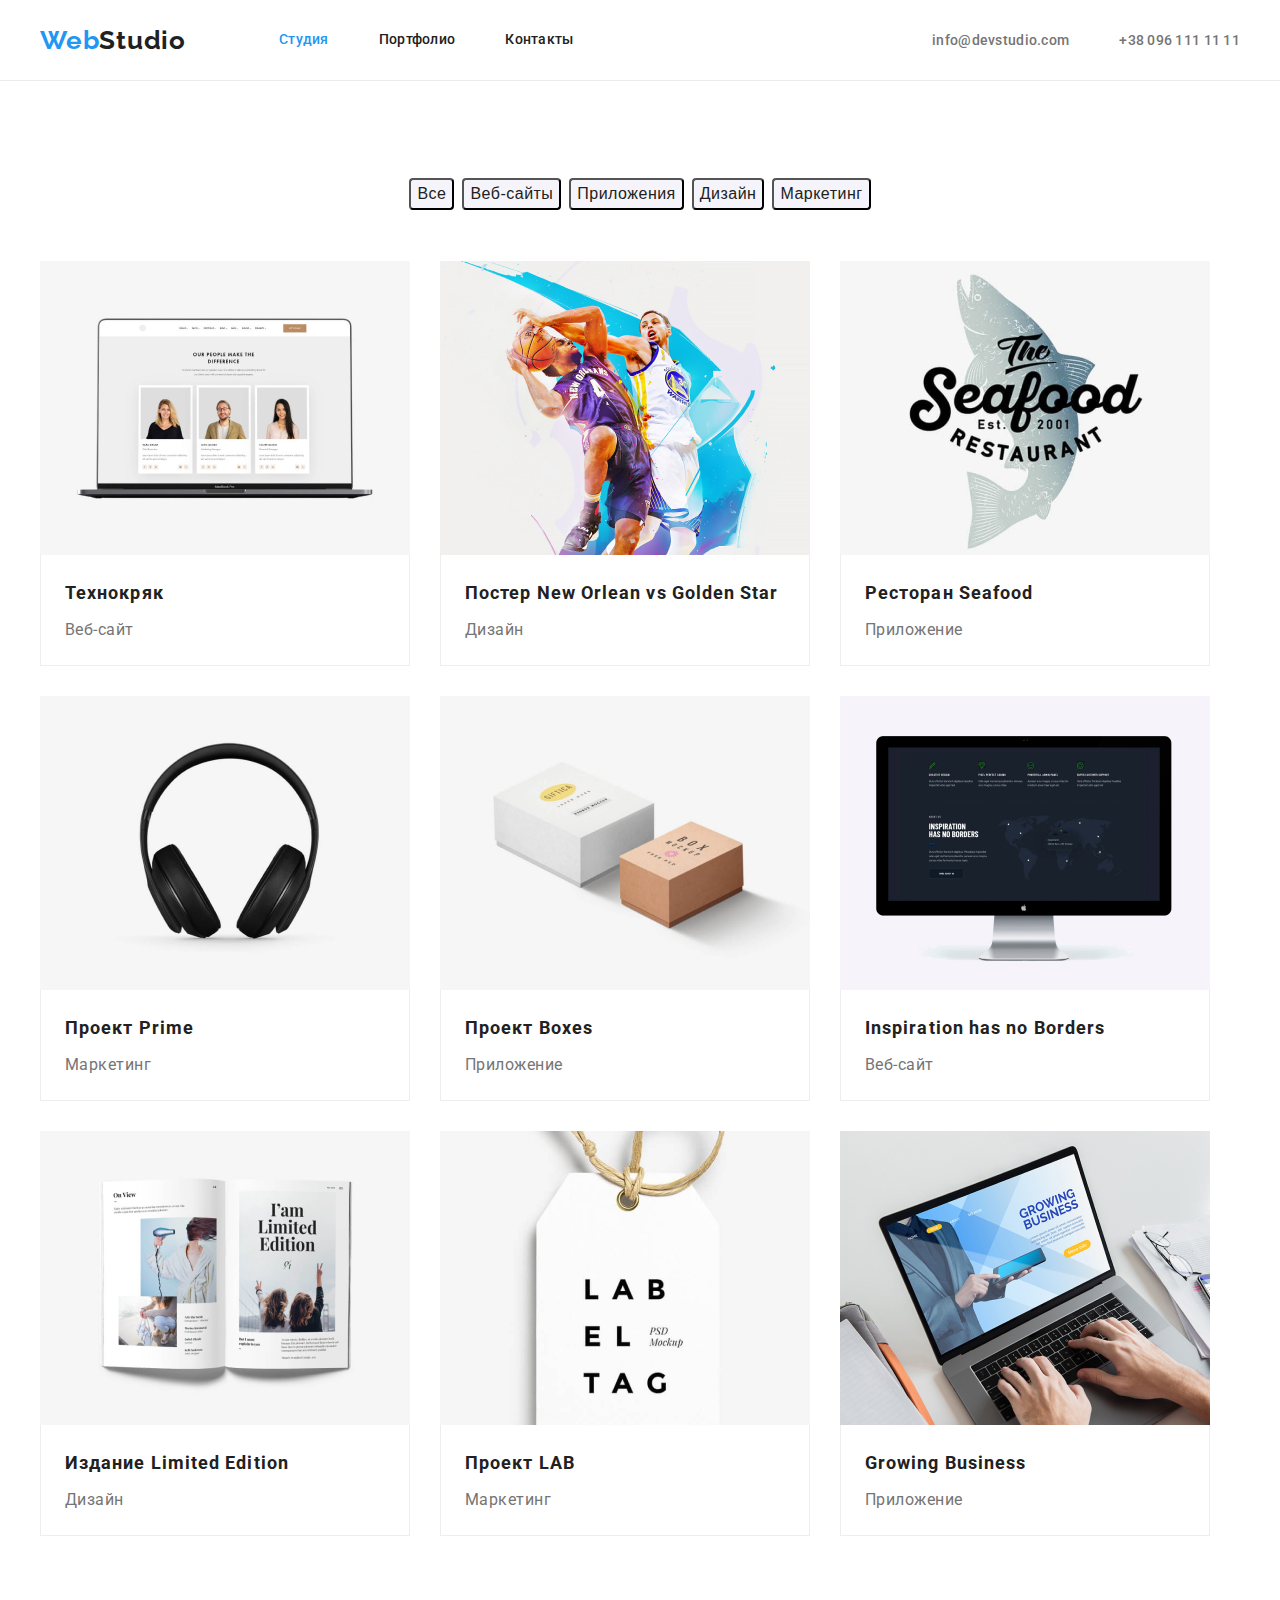
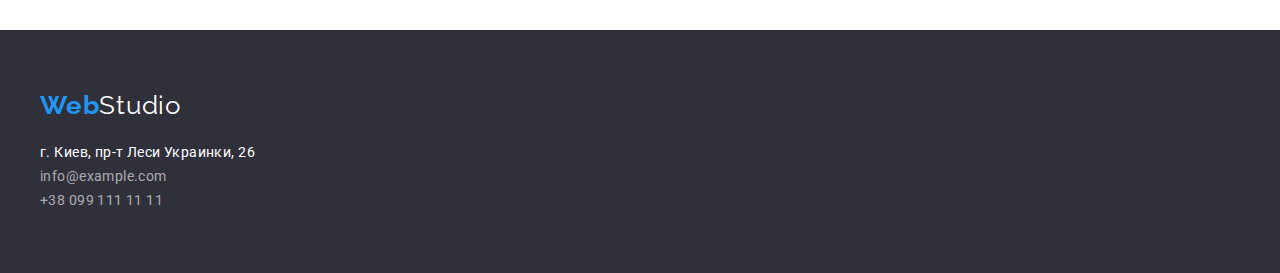
==== commit 459b2942: "error-sabmit" ====
--- a/portfolio.html
+++ b/portfolio.html
@@ -16,11 +16,12 @@
 <body class="body">
     <header class="header">
        <div class="container main-nav">
-        <a class="logo-link" href="./index.html"><span class="logo">Web</span><span class="logo-black">Studio</span></a>    
-        <nav>
+        
+        <nav class="nav">
+            <a class="logo-link" href="./index.html"><span class="logo">Web</span><span class="logo-black">Studio</span></a>    
            <ul class="site-nav list">
-                    <li class="item"><a href="./index.html" class="link">Студия</a></li>
-                    <li class="item"><a href="./portfolio.html" class="link current">Портфолио</a></li>
+                    <li class="item"><a href="./index.html" class="link current">Студия</a></li>
+                    <li class="item"><a href="./portfolio.html" class="link">Портфолио</a></li>
                     <li class="item"><a href="" class="link">Контакты</a></li>
            </ul>
             
@@ -34,8 +35,9 @@
     </header>
     <main class="main-portfolio">
         <section class="portfolio">
+            <div class="btn-div-portfolio">
             <h1 hidden>Портфолио</h1>
-            <div class="btn-div-portfolio">
+            
                 <ul class="button-ul">
                     <li class="item"><button type="button" class="button-portfolio">Все</button></li>
                     <li class="item"><button type="button" class="button-portfolio">Веб-сайты</button></li>
@@ -45,54 +47,73 @@
                 </ul>
             
                 
-            </div>
+            
             <ul class="portfolio-ul">
                     <li class="portfolio-li">
                         <img class="img-class" src="./pagePortfolio/Tehnoktyak.jpg" alt="Техноряк" width=370 height=294>
-                        <h2 class="title-portfolio">Технокряк</h2>
-                        <p class="text">Веб-сайт</p>
+                            <div class="portfolio-li-div">
+                                <h2 class="title-portfolio">Технокряк</h2>
+                                <p class="text">Веб-сайт</p>
+                            </div>
                     </li>
                     <li class="portfolio-li">
                         <img class="img-class" src="./pagePortfolio/NewOrlean.jpg" alt="Постер New Orlean vs Golden Star" width=370 height=294>
-                        <h2 class="title-portfolio">Постер New Orlean vs Golden Star</h2>
-                        <p class="text">Дизайн</p>
+                            <div class="portfolio-li-div">
+                                <h2 class="title-portfolio">Постер New Orlean vs Golden Star</h2>
+                                <p class="text">Дизайн</p>
+                            </div>
                     </li>
                     <li class="portfolio-li">
                         <img class="img-class" src="./pagePortfolio/RestoranSeafood.jpg" alt="Ресторан Seafood" width=370 height=294>
-                        <h2 class="title-portfolio">Ресторан Seafood</h2>
-                        <p class="text">Приложение</p>
+                            <div class="portfolio-li-div">
+                                <h2 class="title-portfolio">Ресторан Seafood</h2>
+                                <p class="text">Приложение</p>
+                            </div>
                     </li>
                     <li class="portfolio-li">
                         <img class="img-class" src="./pagePortfolio/ProjectPrime.jpg" alt="Проект Prime" width=370 height=294>
-                        <h2 class="title-portfolio">Проект Prime</h2>
-                        <p class="text">Маркетинг</p>
+                            <div class="portfolio-li-div">
+                                <h2 class="title-portfolio">Проект Prime</h2>
+                                <p class="text">Маркетинг</p>
+                            </div>
                     </li>
                     <li class="portfolio-li">
                         <img class="img-class" src="./pagePortfolio/ProjektBoxes.jpg" alt="Проект Boxes" width=370 height=294>
-                        <h2 class="title-portfolio">Проект Boxes</h2>
-                        <p class="text">Приложение</p>
+                            <div class="portfolio-li-div">
+                                <h2 class="title-portfolio">Проект Boxes</h2>
+                                <p class="text">Приложение</p>
+                            </div>
                     </li>
                     <li class="portfolio-li">
                         <img class="img-class" src="./pagePortfolio/InstuctionBorders.jpg" alt="Inspiration has no Borders" width=370 height=294>
-                        <h2 class="title-portfolio">Inspiration has no Borders</h2>
-                        <p class="text">Веб-сайт</p>
+                            <div class="portfolio-li-div">
+                                <h2 class="title-portfolio">Inspiration has no Borders</h2>
+                                <p class="text">Веб-сайт</p>
+                            </div>
                     </li>
                     <li class="portfolio-li">
                         <img class="img-class" src="./pagePortfolio/LimitesEdition.jpg" alt="Издание Limited Edition" width=370 height=294>
-                        <h2 class="title-portfolio">Издание Limited Edition</h2>
-                        <p class="text">Дизайн</p>
+                            <div class="portfolio-li-div">
+                                <h2 class="title-portfolio">Издание Limited Edition</h2>
+                                <p class="text">Дизайн</p>
+                            </div>
                     </li>
                     <li class="portfolio-li">
                         <img class="img-class" src="./pagePortfolio/ProjectLab.jpg" alt="Проект LAB" width=370 height=294>
-                        <h2 class="title-portfolio">Проект LAB</h2>
-                        <p class="text">Маркетинг</p>
+                            <div class="portfolio-li-div">
+                                <h2 class="title-portfolio">Проект LAB</h2>
+                                <p class="text">Маркетинг</p>
+                            </div>
                     </li>
                     <li class="portfolio-li">
                         <img class="img-class" src="./pagePortfolio/GrowingBusiness.jpg" alt="Growing Business" width=370 height=294>
-                        <h2 class="title-portfolio">Growing Business</h2>
-                        <p class="text">Приложение</p>
+                            <div class="portfolio-li-div">
+                                <h2 class="title-portfolio">Growing Business</h2>
+                                <p class="text">Приложение</p>
+                            </div>
                     </li>
                 </ul>
+            </div>
         </section>
 
     </main>
@@ -101,7 +122,7 @@
             <div class="footer-link-div">
                 <a class="logo-link" href="./index.html"><span class="logo">Web</span><span class="logo-footer">Studio</span></a> 
 
-                <address>
+                <address class="address">
                     <ul class="address-ul">
                         <li><a href="https://goo.gl/maps/XajfWDtzmyo4P4pL7" target="blanck" rel="noopener nooreferrer" class="footer-addres">г. Киев, пр-т Леси Украинки, 26</a></li>
                         <li><a href="mailto:info@example.com" class="footer-info">info@example.com</a></li>
--- a/css/style.css
+++ b/css/style.css
@@ -46,6 +46,9 @@
     margin: 0;
     padding: 0;
 }
+img{
+    display: block;
+}
 .link{
     text-decoration: none;
 }
@@ -54,12 +57,19 @@
     display: flex;
     justify-content: center;
     align-items: center;
+    background-color: var(--back-color)
 }
 .main-hero{
-    width: 1600px;
+    /* width: 1600px; */
     padding-top:200px;
-    padding-bottom: 280px;
-    background-color: var(--back-color)
+    padding-bottom: 200px;
+    
+}
+.container{
+    width: 1200px;
+    padding-left: 15px;
+    padding-right: 15px;
+    margin: 0 auto;
 }
 /* logo link */
 .logo-link {
@@ -88,19 +98,27 @@
 }
 
 /* block Heder */
-/* .header{
-    display: flex;
-
-}  */
+ .header{
+    border-bottom: 1px solid #ECECEC;
+    /* width: 1600px; */
+    margin: 0 auto;
+
+}
+/* NAV */
+.nav{
+    display: flex;
+    justify-items: center;
+    align-items: center;
+}
 /* container (flex) */
 .main-nav{
     display: flex;
     align-items: center;
     justify-content: center;
-    width: 1200px;
-    padding-left: 15px;
-    padding-right: 15px;
-    margin: 0 auto;
+    /* width: 1200px;
+    padding-left: 15px;
+    padding-right: 15px;
+    margin: 0 auto; */
 }
 
 /* site-nav */
@@ -169,8 +187,8 @@
 .hero-title{
     color: var(--white-color);
     width: 696px;
-    
-    margin: 0 auto;
+    margin-bottom: 30px;
+    
     font-weight: 900;
     font-size: 44px;
     line-height: 1.36;
@@ -178,9 +196,9 @@
     text-align: center;
     text-transform: uppercase;
 }
-.button-div{
+/* .button-div{
     padding-top: 30px;
-} 
+}  */
 /* class IMG */
 .img-class{
     display: block;
@@ -189,6 +207,7 @@
 /* button */
 
 .hero-button {
+  
     font-weight: 700;
     font-size: 16px;
     line-height: 1.87;
@@ -204,8 +223,7 @@
 /* section feature */
 .feature-list{
     padding-top: 94px;
-    padding-bottom: 94px;
-    
+        
 }
 .feature-list .item:not(:last-child) {
     margin-right: 30px;
@@ -213,12 +231,12 @@
 .feature-list ul{
     display: flex;
     flex-wrap: wrap;
-    padding-left: 15px;
-    padding-right: 15px;
-    margin: 0 auto;
+    /* padding-left: 15px;
+    padding-right: 15px; */
+    /* margin: 0 auto;
     width: 1200px;
     justify-content: center;
-    align-items: center;
+    align-items: center; */
     
 }
 .feature-list .item {
@@ -262,7 +280,8 @@
 }
 /* work-title */
 .work-title{
-    
+    padding-top: 94px;
+    margin-bottom: 50px;
     font-weight: 700;
     font-size: 36px;
     line-height: 1.16;
@@ -273,6 +292,7 @@
 .work-list-foto{
     padding-top: 94px;
     padding-bottom: 94px;
+    
 }
 .work-list-foto .item:not(:last-child) {
     margin-right: 30px;
@@ -285,17 +305,14 @@
     padding-right: 15px;
     margin: 0 auto;
     width: 1200px;
-    padding-top: 50px;
+   
 }
 /* .work-ul{
     
 } */
 /* description team */
 .taem-div{
-    width: 1600px;
-    background-color: var(--backgroundcolor-team);
-    padding-top: 94px;
-    padding-bottom: 94px;
+    margin-bottom: 94px;
     margin: 0 auto;
 }
 .team-ul {
@@ -304,7 +321,7 @@
     padding-right: 15px;
     display: flex;
     flex-wrap: wrap;
-    padding-top: 50px;
+    
     justify-content: center;
     margin: 0 auto;
 }
@@ -315,15 +332,21 @@
 }
 .team-ul .item:not(:last-child) {
     margin-right: 30px;
+    
+}
+.work-team{
+    
+    padding-bottom: 94px;
+    background-color: var(--backgroundcolor-team);
+
+}
+.work-item-div{
+    margin-top: 30px;
     padding-bottom: 30px;
 }
-.work-team{
-    padding-top: 94px;
-
-}
 
 .name-team{
-    margin-top: 30px;
+    
     font-weight: 500;
     font-size: 16px;
     line-height: 1.18;
@@ -348,21 +371,24 @@
 
 /* footer */
 .footer{
-       
+    background-color: var(--back-color);
+    
     justify-content: center;
     display: flex;
 }
 .footer-div{
-    width: 1600px;
+    /* width: 1600px; */
     padding-top: 60px;
     padding-bottom: 60px;
-    background-color: var(--back-color);
 }
 .footer-link-div{
     width: 1200px;
     padding-left: 15px;
     padding-right: 15px;
     margin: 0 auto;
+}
+.address{
+    padding-top: 20px;
 }
 .logo-footer{
     
@@ -374,7 +400,7 @@
     color: var(--white-color);
 }
 .address-ul{
-    padding-top: 20px;
+    /* padding-top: 20px; */
 }
 .footer-addres {
     font-style: normal;
@@ -395,12 +421,14 @@
 }
 /* main portfolio */
 .main-portfolio{
+    /* padding-top: 94px;
+    padding-bottom: 94px; */
+}
+
+/* page portfolio */
+.portfolio {
     padding-top: 94px;
     padding-bottom: 94px;
-}
-
-/* page portfolio */
-.portfolio {
     padding-left: 15px;
     padding-right: 15px;
     margin: 0 auto;
@@ -413,7 +441,9 @@
     color: var(--primary-text-color);
 }
 .title-portfolio{
-    margin-left: 24px;
+    padding-top: 20px;
+    padding-left: 24px;
+    padding-right: 24px;
     font-family: Roboto;
     font-style: normal;
     font-weight: bold;
@@ -423,7 +453,9 @@
     color: var(--primary-text-color);
 }
 .portfolio .text {
-    margin-left: 24px;
+    padding-bottom: 20px;
+    padding-left: 24px;
+    padding-right: 24px;
     margin-top: 4px;
     font-weight: 400;
     font-size: 16px;
@@ -467,9 +499,8 @@
 .portfolio-ul{
     
     display: flex;
-    width: 1170px;
-    flex-wrap: wrap;
-    margin-top: 34px;
+        flex-wrap: wrap;
+    margin-top: 50px;
     
 }
 
@@ -477,11 +508,25 @@
     width: 370px;
     
     background-color: var(--white-color);
+}
+.portfolio-li-div{
+    background: #FFFFFF;
+    box-sizing: border-box;
+    border-right-width: 1px;
+    border-right-style: solid;
+    border-right-color: #EEEEEE;
+    border-left-width: 1px;
+    border-left-style: solid;
+    border-left-color: #EEEEEE;
+    border-bottom-width: 1px;
+    border-bottom-style: solid;
+    border-bottom-color: #EEEEEE;
 }
 
 .portfolio-ul .portfolio-li:not(:last-child){
     margin-right: 30px;
     margin-bottom: 30px;
+    
 
 }
 
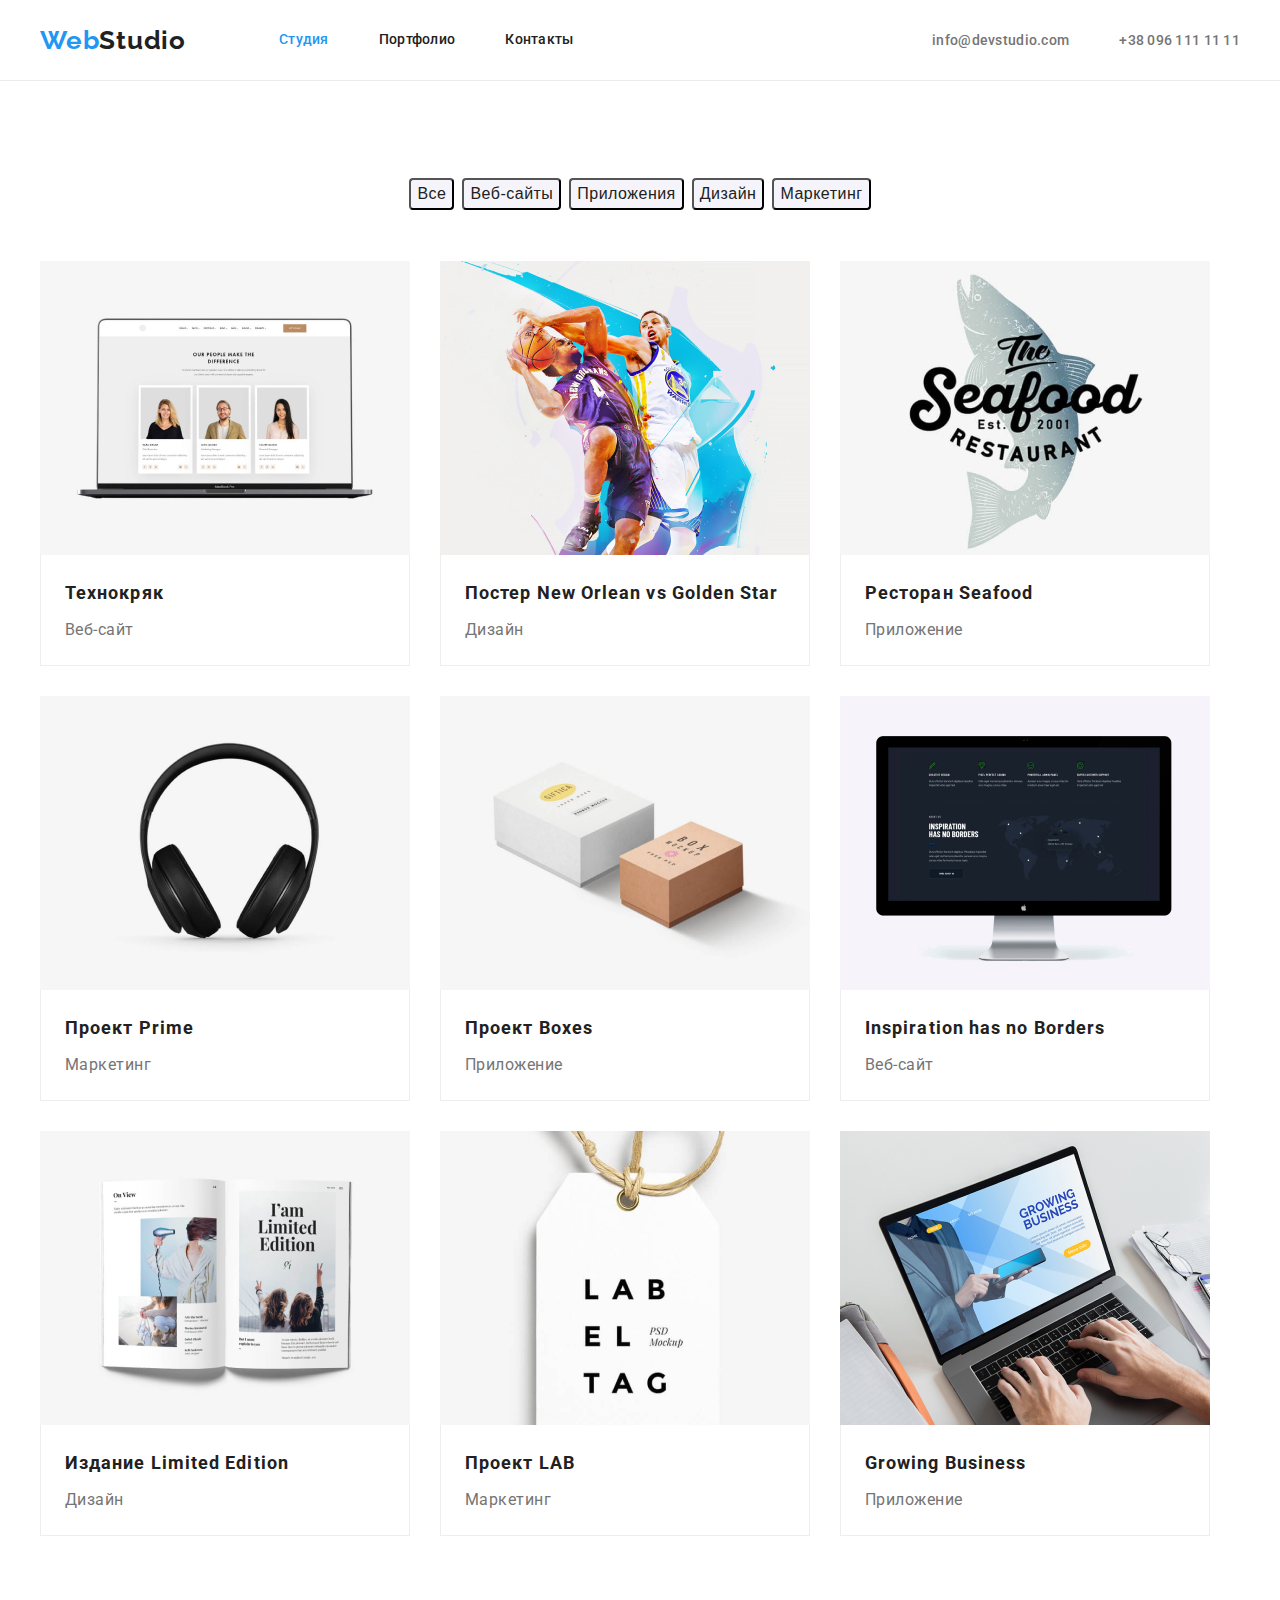
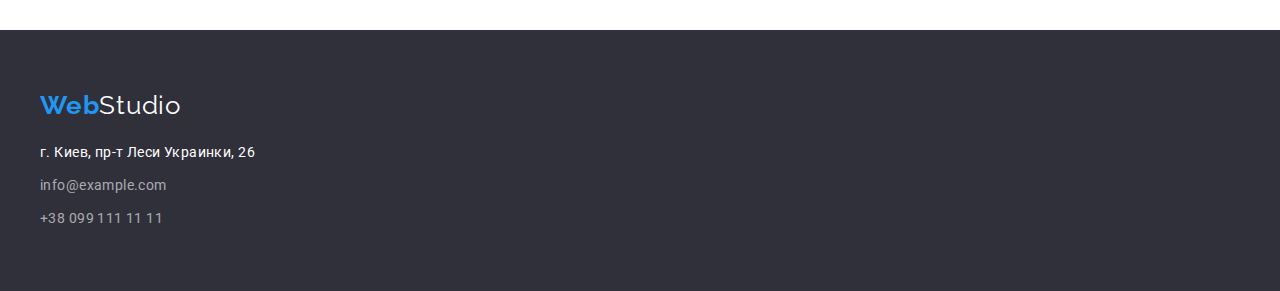
==== commit 4ca40bcd: "submit5" ====
--- a/portfolio.html
+++ b/portfolio.html
@@ -124,9 +124,9 @@
 
                 <address class="address">
                     <ul class="address-ul">
-                        <li><a href="https://goo.gl/maps/XajfWDtzmyo4P4pL7" target="blanck" rel="noopener nooreferrer" class="footer-addres">г. Киев, пр-т Леси Украинки, 26</a></li>
-                        <li><a href="mailto:info@example.com" class="footer-info">info@example.com</a></li>
-                        <li><a href="tel:+380991111111" class="footer-info">+38 099 111 11 11</a></li>
+                        <li class="adress-li"><a href="https://goo.gl/maps/XajfWDtzmyo4P4pL7" target="blanck" rel="noopener nooreferrer" class="footer-addres">г. Киев, пр-т Леси Украинки, 26</a></li>
+                        <li class="adress-li"><a href="mailto:info@example.com" class="footer-info">info@example.com</a></li>
+                        <li class="adress-li"><a href="tel:+380991111111" class="footer-info">+38 099 111 11 11</a></li>
                     </ul>
             
             
--- a/css/style.css
+++ b/css/style.css
@@ -280,7 +280,7 @@
 }
 /* work-title */
 .work-title{
-    padding-top: 94px;
+    
     margin-bottom: 50px;
     font-weight: 700;
     font-size: 36px;
@@ -335,7 +335,7 @@
     
 }
 .work-team{
-    
+    padding-top: 94px;
     padding-bottom: 94px;
     background-color: var(--backgroundcolor-team);
 
@@ -388,7 +388,7 @@
     margin: 0 auto;
 }
 .address{
-    padding-top: 20px;
+    margin-top: 20px;
 }
 .logo-footer{
     
@@ -399,8 +399,11 @@
     letter-spacing: 0.03em;
     color: var(--white-color);
 }
-.address-ul{
+/* .address-ul{
     /* padding-top: 20px; */
+
+.adress-li{
+    margin-top: 9px;
 }
 .footer-addres {
     font-style: normal;
@@ -420,10 +423,10 @@
     color: var(--color-info);
 }
 /* main portfolio */
-.main-portfolio{
+/* .main-portfolio{
     /* padding-top: 94px;
-    padding-bottom: 94px; */
-}
+    padding-bottom: 94px; 
+} */
 
 /* page portfolio */
 .portfolio {
@@ -441,9 +444,7 @@
     color: var(--primary-text-color);
 }
 .title-portfolio{
-    padding-top: 20px;
-    padding-left: 24px;
-    padding-right: 24px;
+    
     font-family: Roboto;
     font-style: normal;
     font-weight: bold;
@@ -453,9 +454,7 @@
     color: var(--primary-text-color);
 }
 .portfolio .text {
-    padding-bottom: 20px;
-    padding-left: 24px;
-    padding-right: 24px;
+    
     margin-top: 4px;
     font-weight: 400;
     font-size: 16px;
@@ -510,6 +509,10 @@
     background-color: var(--white-color);
 }
 .portfolio-li-div{
+    padding-bottom: 20px;
+    padding-top: 20px;
+    padding-left: 24px;
+    padding-right: 24px;
     background: #FFFFFF;
     box-sizing: border-box;
     border-right-width: 1px;
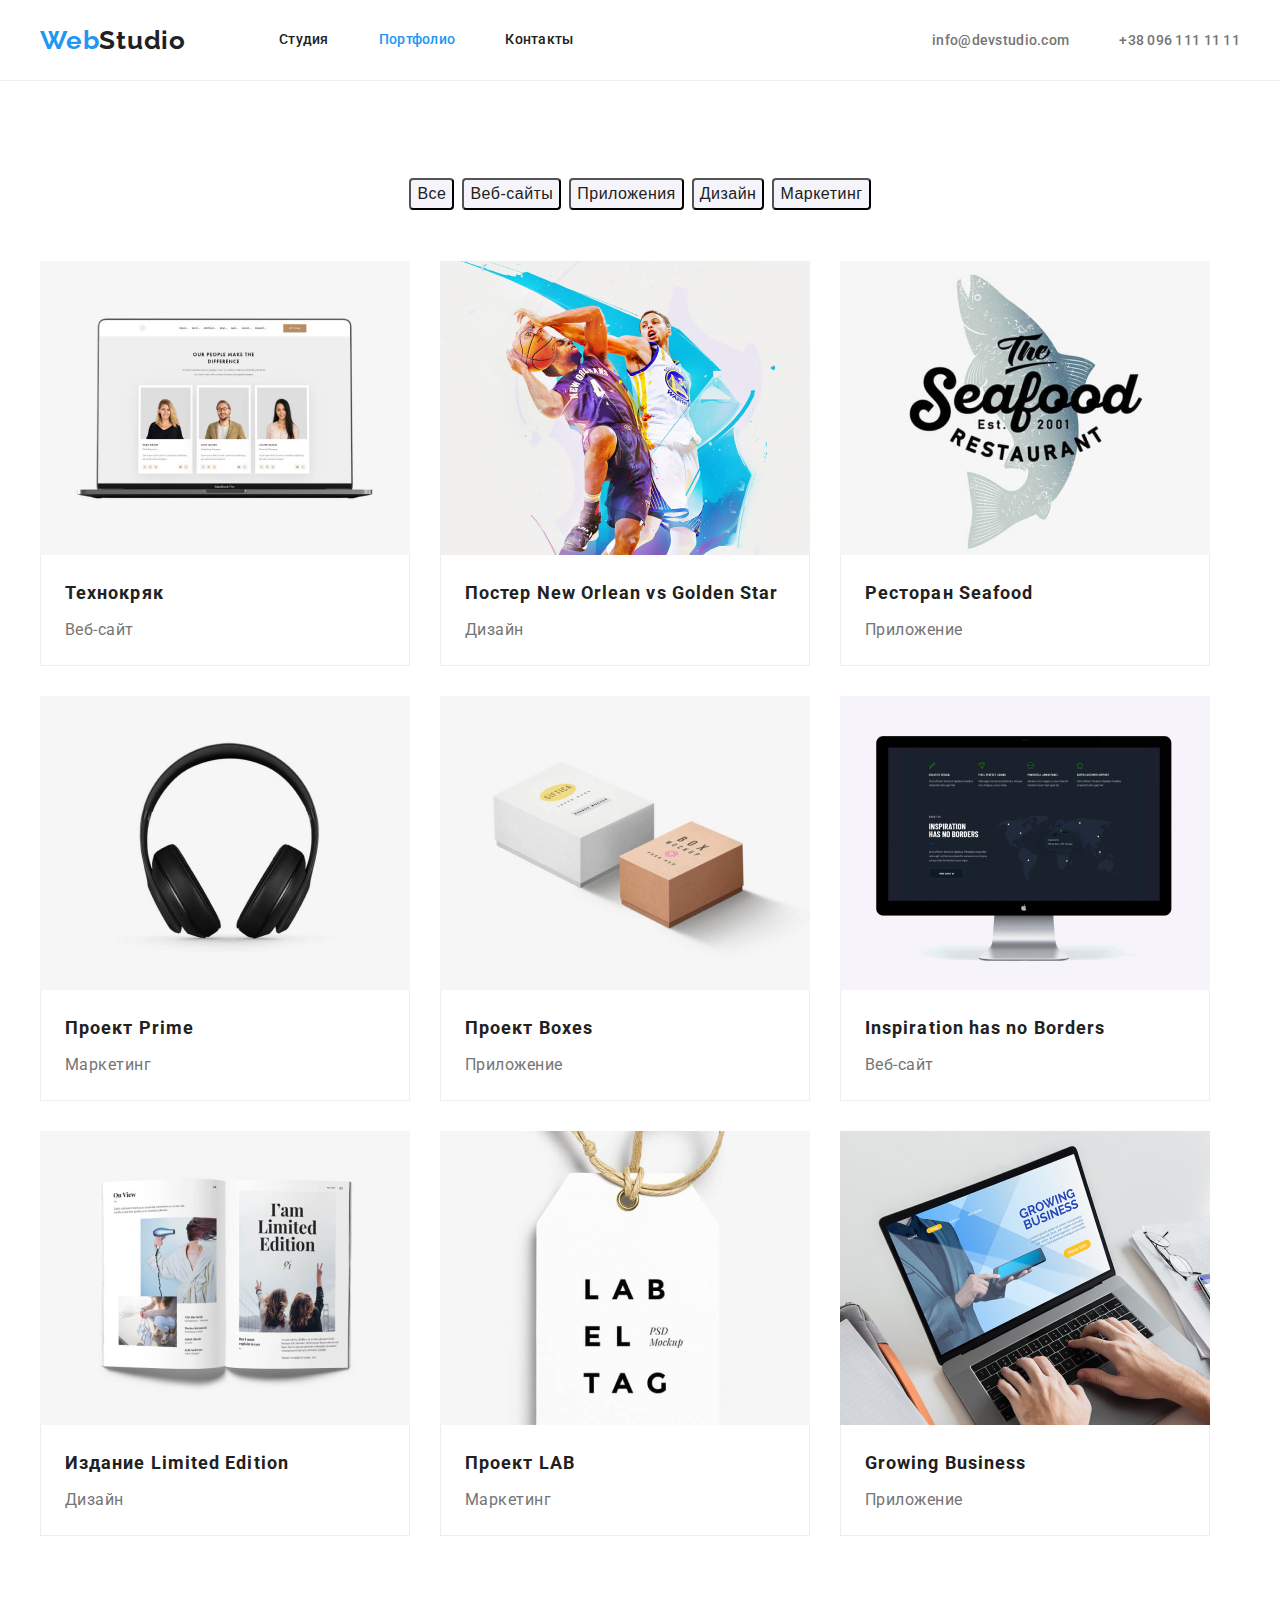
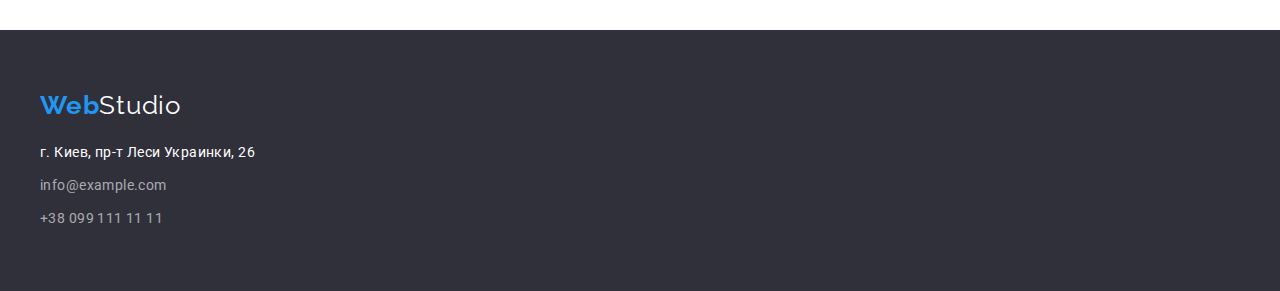
==== commit 9c44a362: "submit5" ====
--- a/portfolio.html
+++ b/portfolio.html
@@ -20,8 +20,8 @@
         <nav class="nav">
             <a class="logo-link" href="./index.html"><span class="logo">Web</span><span class="logo-black">Studio</span></a>    
            <ul class="site-nav list">
-                    <li class="item"><a href="./index.html" class="link current">Студия</a></li>
-                    <li class="item"><a href="./portfolio.html" class="link">Портфолио</a></li>
+                    <li class="item"><a href="./index.html" class="link">Студия</a></li>
+                    <li class="item"><a href="./portfolio.html" class="link current">Портфолио</a></li>
                     <li class="item"><a href="" class="link">Контакты</a></li>
            </ul>
             
